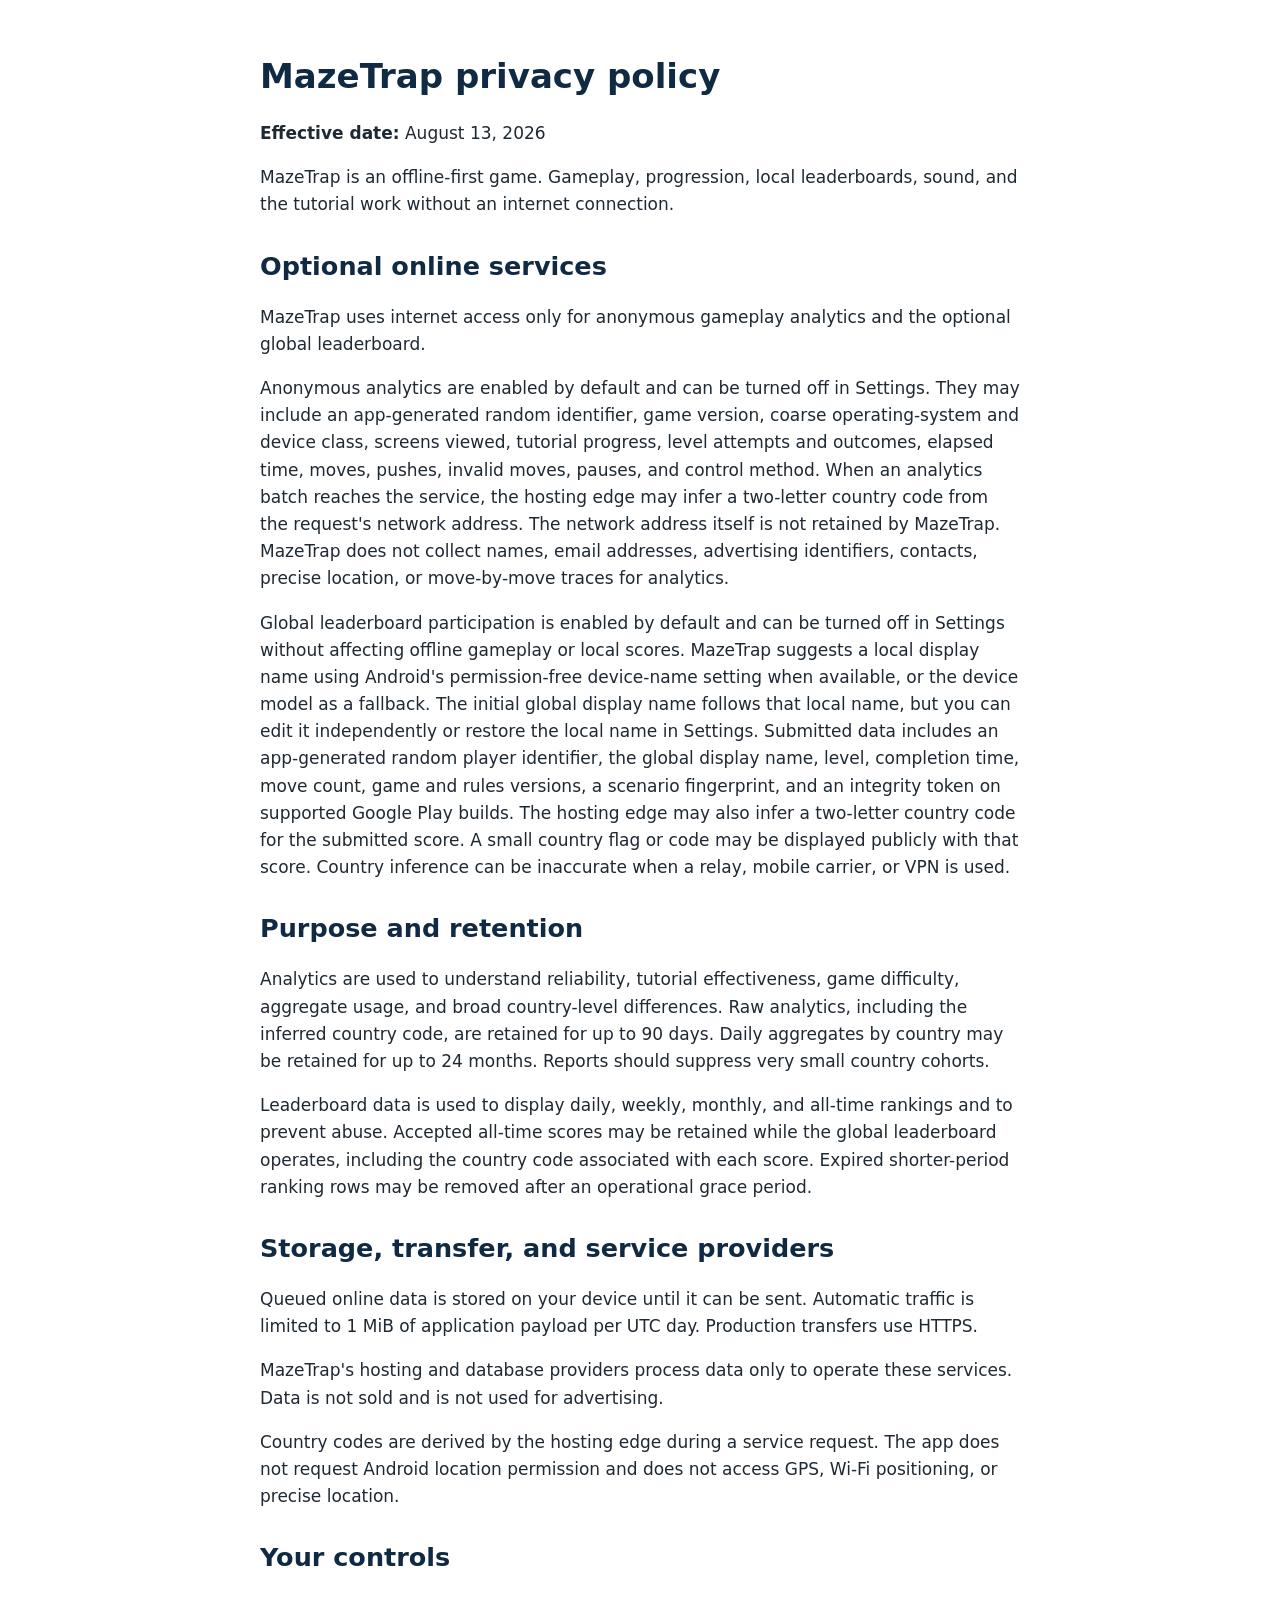
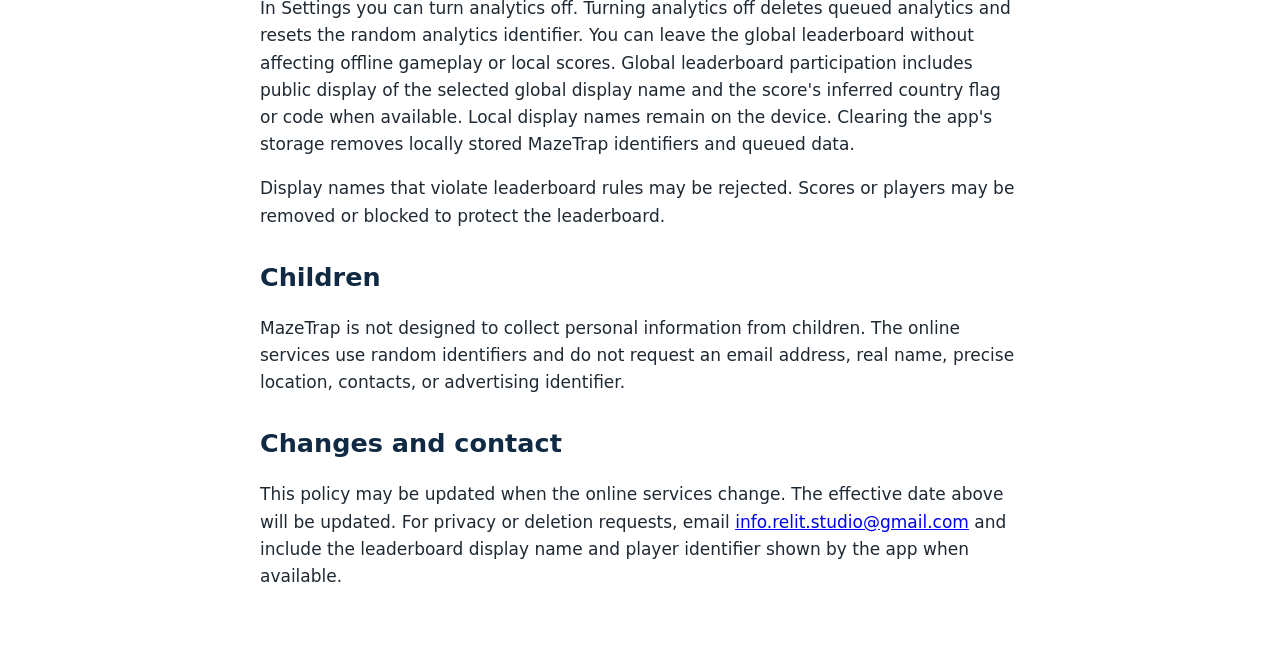
==== index.html @ 9186fcad "Publish MazeTrap privacy policy Co-authored-by: Copilot <223556219+Copilot@users.noreply.github.com>" ====
<!doctype html>
<html lang="en">
<head>
  <meta charset="utf-8">
  <meta name="viewport" content="width=device-width, initial-scale=1">
  <title>MazeTrap Privacy Policy</title>
  <style>
    body { color: #1f2933; font: 17px/1.6 system-ui, sans-serif; margin: 0; }
    main { margin: 0 auto; max-width: 760px; padding: 32px 20px 64px; }
    h1, h2 { color: #102a43; line-height: 1.25; }
    h2 { margin-top: 2rem; }
  </style>
</head>
<body>
<main>
  <h1>MazeTrap privacy policy</h1>
  <p><strong>Effective date:</strong> August 13, 2026</p>
  <p>MazeTrap is an offline-first game. Gameplay, progression, local
  leaderboards, sound, and the tutorial work without an internet connection.</p>

  <h2>Optional online services</h2>
  <p>MazeTrap uses internet access only for anonymous gameplay analytics and
  the optional global leaderboard.</p>
  <p>Anonymous analytics are enabled by default and can be turned off in
  Settings. They may include an app-generated random identifier, game version,
  coarse operating-system and device class, screens viewed, tutorial progress,
  level attempts and outcomes, elapsed time, moves, pushes, invalid moves,
  pauses, and control method. When an analytics batch reaches the service, the
  hosting edge may infer a two-letter country code from the request's network
  address. The network address itself is not retained by MazeTrap. MazeTrap
  does not collect names, email addresses, advertising identifiers, contacts,
  precise location, or move-by-move traces for analytics.</p>
  <p>Global leaderboard participation is enabled by default and can be turned
  off in Settings without affecting offline gameplay or local scores. MazeTrap
  suggests a local display name using Android's permission-free device-name
  setting when available, or the device model as a fallback. The initial global
  display name follows that local name, but you can edit it independently or
  restore the local name in Settings. Submitted data includes an app-generated
  random player identifier, the global display name, level, completion time,
  move count, game and rules versions, a scenario fingerprint, and an integrity
  token on supported Google Play builds. The hosting edge may also infer a
  two-letter country code for the submitted score. A small country flag or code
  may be displayed publicly with that score. Country inference can be
  inaccurate when a relay, mobile carrier, or VPN is used.</p>

  <h2>Purpose and retention</h2>
  <p>Analytics are used to understand reliability, tutorial effectiveness,
  game difficulty, aggregate usage, and broad country-level differences. Raw
  analytics, including the inferred country code, are retained for up to 90
  days. Daily aggregates by country may be retained for up to 24 months.
  Reports should suppress very small country cohorts.</p>
  <p>Leaderboard data is used to display daily, weekly, monthly, and all-time
  rankings and to prevent abuse. Accepted all-time scores may be retained while
  the global leaderboard operates, including the country code associated with
  each score. Expired shorter-period ranking rows may be removed after an
  operational grace period.</p>

  <h2>Storage, transfer, and service providers</h2>
  <p>Queued online data is stored on your device until it can be sent.
  Automatic traffic is limited to 1 MiB of application payload per UTC day.
  Production transfers use HTTPS.</p>
  <p>MazeTrap's hosting and database providers process data only to operate
  these services. Data is not sold and is not used for advertising.</p>
  <p>Country codes are derived by the hosting edge during a service request.
  The app does not request Android location permission and does not access GPS,
  Wi-Fi positioning, or precise location.</p>

  <h2>Your controls</h2>
  <p>In Settings you can turn analytics off. Turning analytics off deletes
  queued analytics and resets the random analytics identifier. You can leave
  the global leaderboard without affecting offline gameplay or local scores.
  Global leaderboard participation includes public display of the selected
  global display name and the score's inferred country flag or code when
  available. Local display names remain on the device. Clearing the app's
  storage removes locally stored MazeTrap identifiers and queued data.</p>
  <p>Display names that violate leaderboard rules may be rejected. Scores or
  players may be removed or blocked to protect the leaderboard.</p>

  <h2>Children</h2>
  <p>MazeTrap is not designed to collect personal information from children.
  The online services use random identifiers and do not request an email
  address, real name, precise location, contacts, or advertising identifier.</p>

  <h2>Changes and contact</h2>
  <p>This policy may be updated when the online services change. The effective
  date above will be updated. For privacy or deletion requests, email
  <a href="mailto:info.relit.studio@gmail.com">info.relit.studio@gmail.com</a>
  and include the leaderboard display name and player identifier shown by the
  app when available.</p>
</main>
</body>
</html>
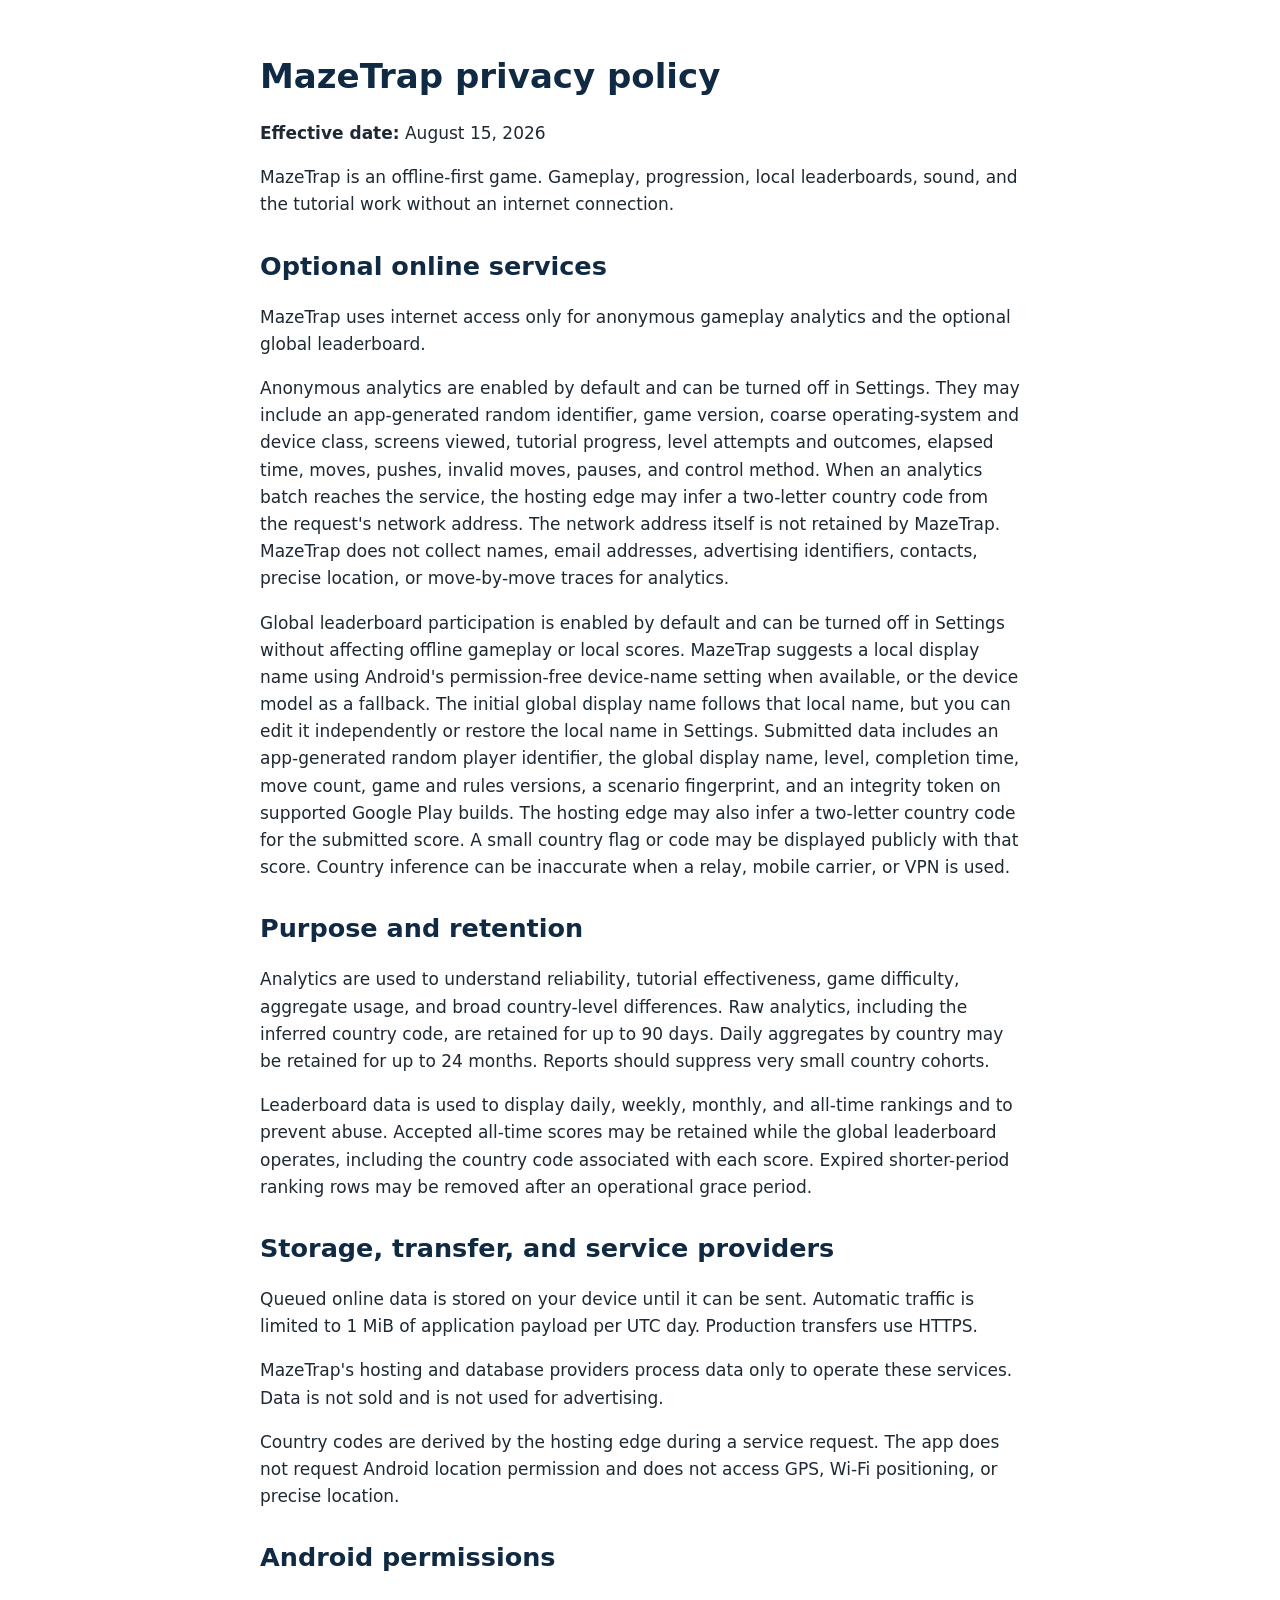
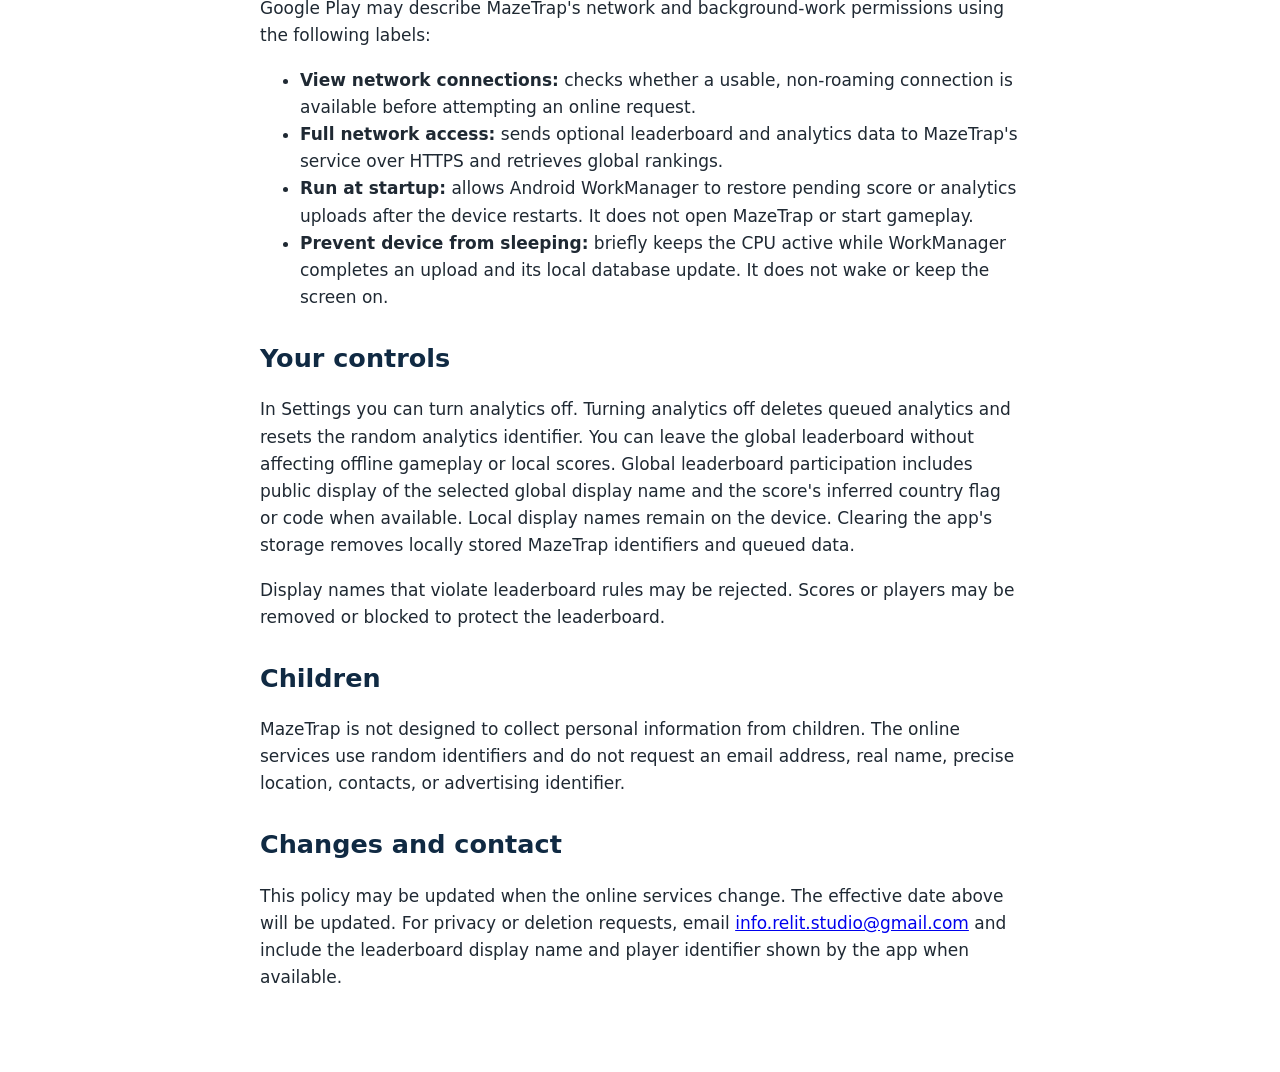
==== commit 8214fe57: "Explain Android permissions Co-authored-by: Copilot <223556219+Copilot@users.noreply.github.com>  Co" ====
--- a/index.html
+++ b/index.html
@@ -14,7 +14,7 @@
 <body>
 <main>
   <h1>MazeTrap privacy policy</h1>
-  <p><strong>Effective date:</strong> August 13, 2026</p>
+  <p><strong>Effective date:</strong> August 15, 2026</p>
   <p>MazeTrap is an offline-first game. Gameplay, progression, local
   leaderboards, sound, and the tutorial work without an internet connection.</p>
 
@@ -65,6 +65,23 @@
   The app does not request Android location permission and does not access GPS,
   Wi-Fi positioning, or precise location.</p>
 
+  <h2>Android permissions</h2>
+  <p>Google Play may describe MazeTrap's network and background-work
+  permissions using the following labels:</p>
+  <ul>
+    <li><strong>View network connections:</strong> checks whether a usable,
+    non-roaming connection is available before attempting an online request.</li>
+    <li><strong>Full network access:</strong> sends optional leaderboard and
+    analytics data to MazeTrap's service over HTTPS and retrieves global
+    rankings.</li>
+    <li><strong>Run at startup:</strong> allows Android WorkManager to restore
+    pending score or analytics uploads after the device restarts. It does not
+    open MazeTrap or start gameplay.</li>
+    <li><strong>Prevent device from sleeping:</strong> briefly keeps the CPU
+    active while WorkManager completes an upload and its local database update.
+    It does not wake or keep the screen on.</li>
+  </ul>
+
   <h2>Your controls</h2>
   <p>In Settings you can turn analytics off. Turning analytics off deletes
   queued analytics and resets the random analytics identifier. You can leave
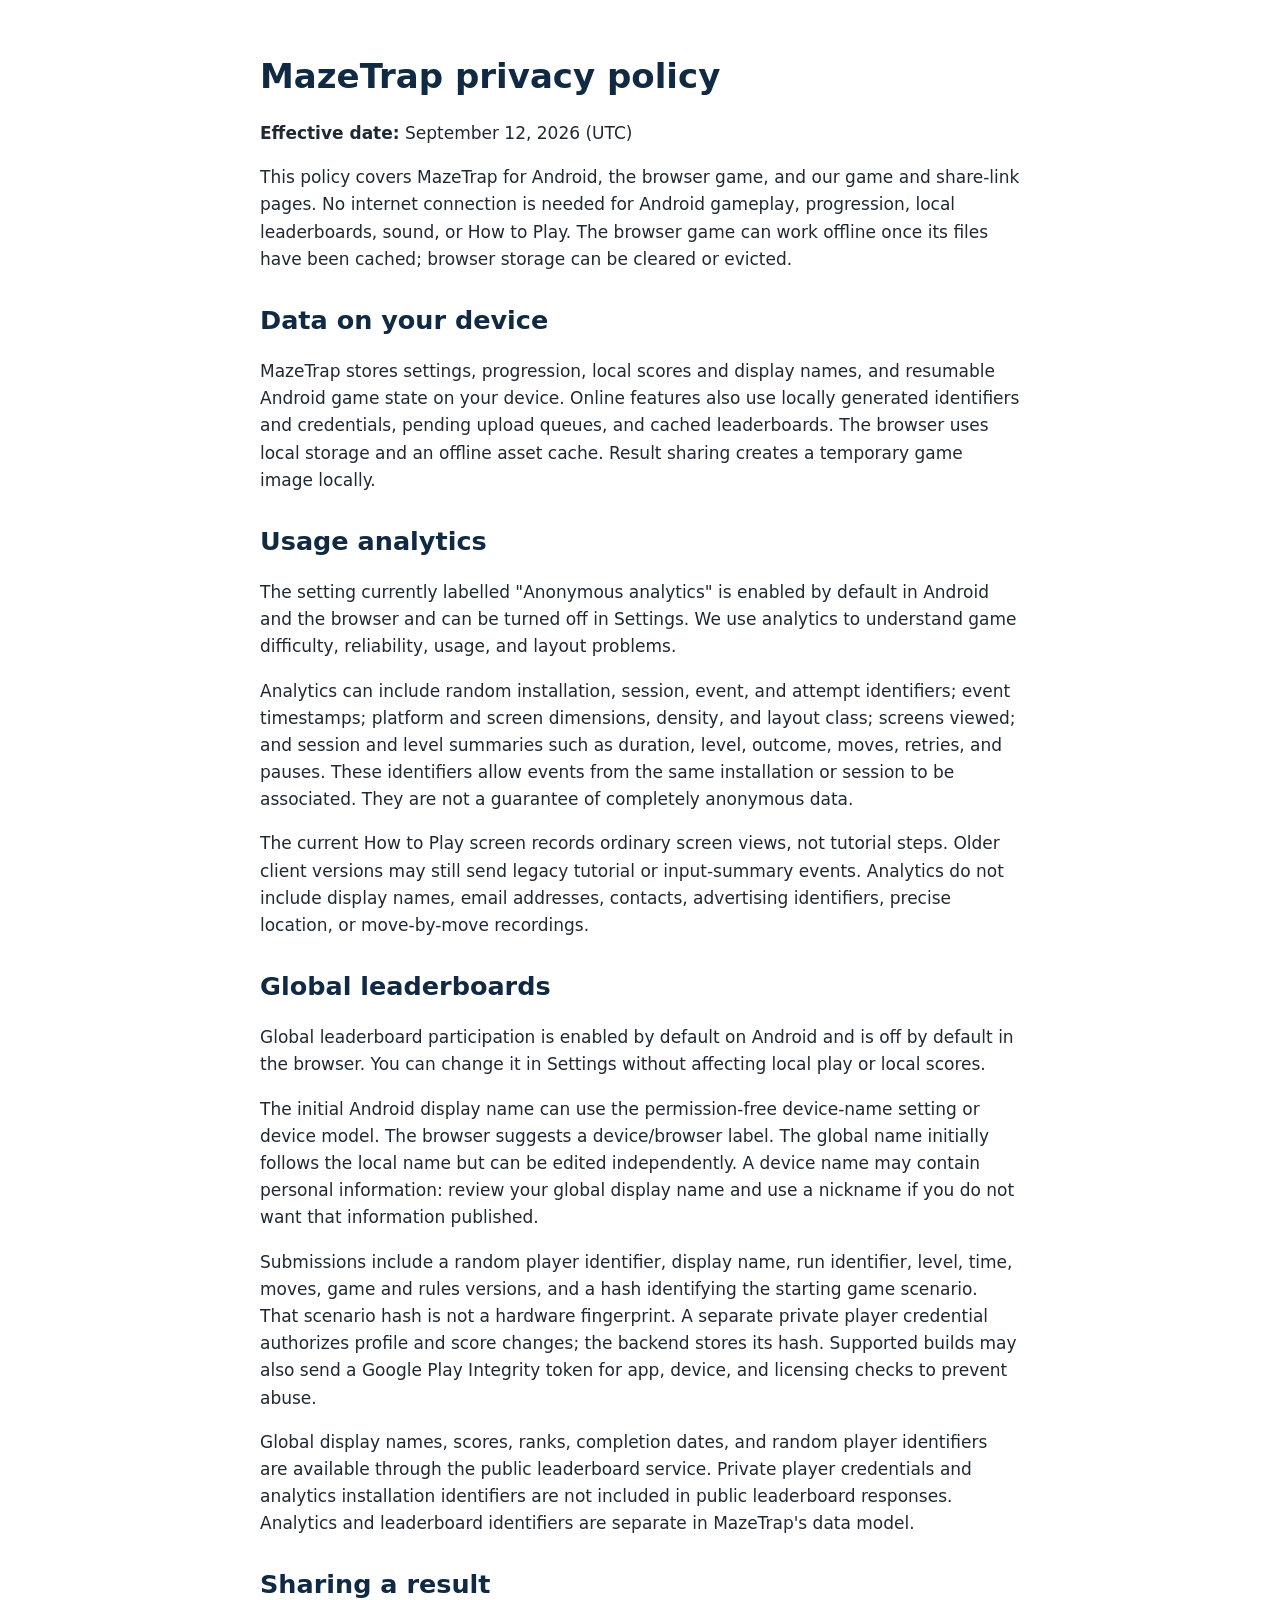
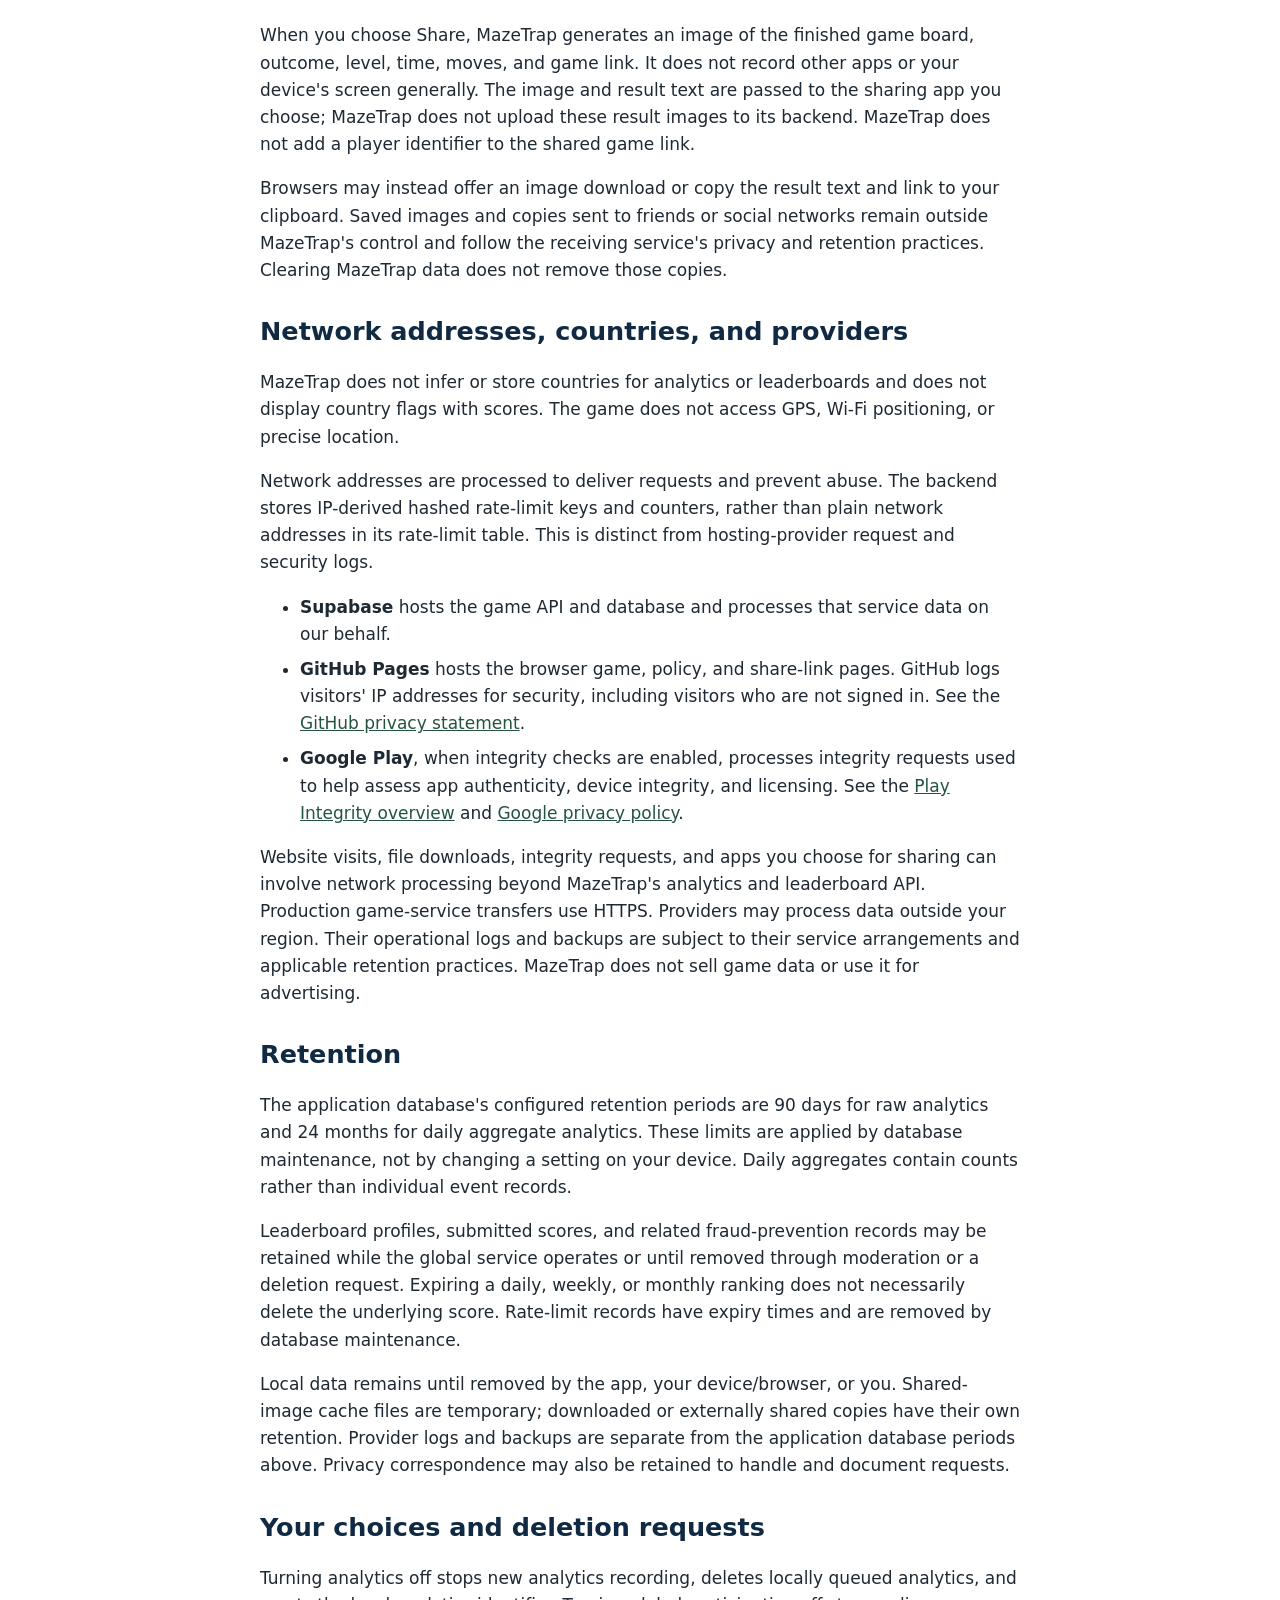
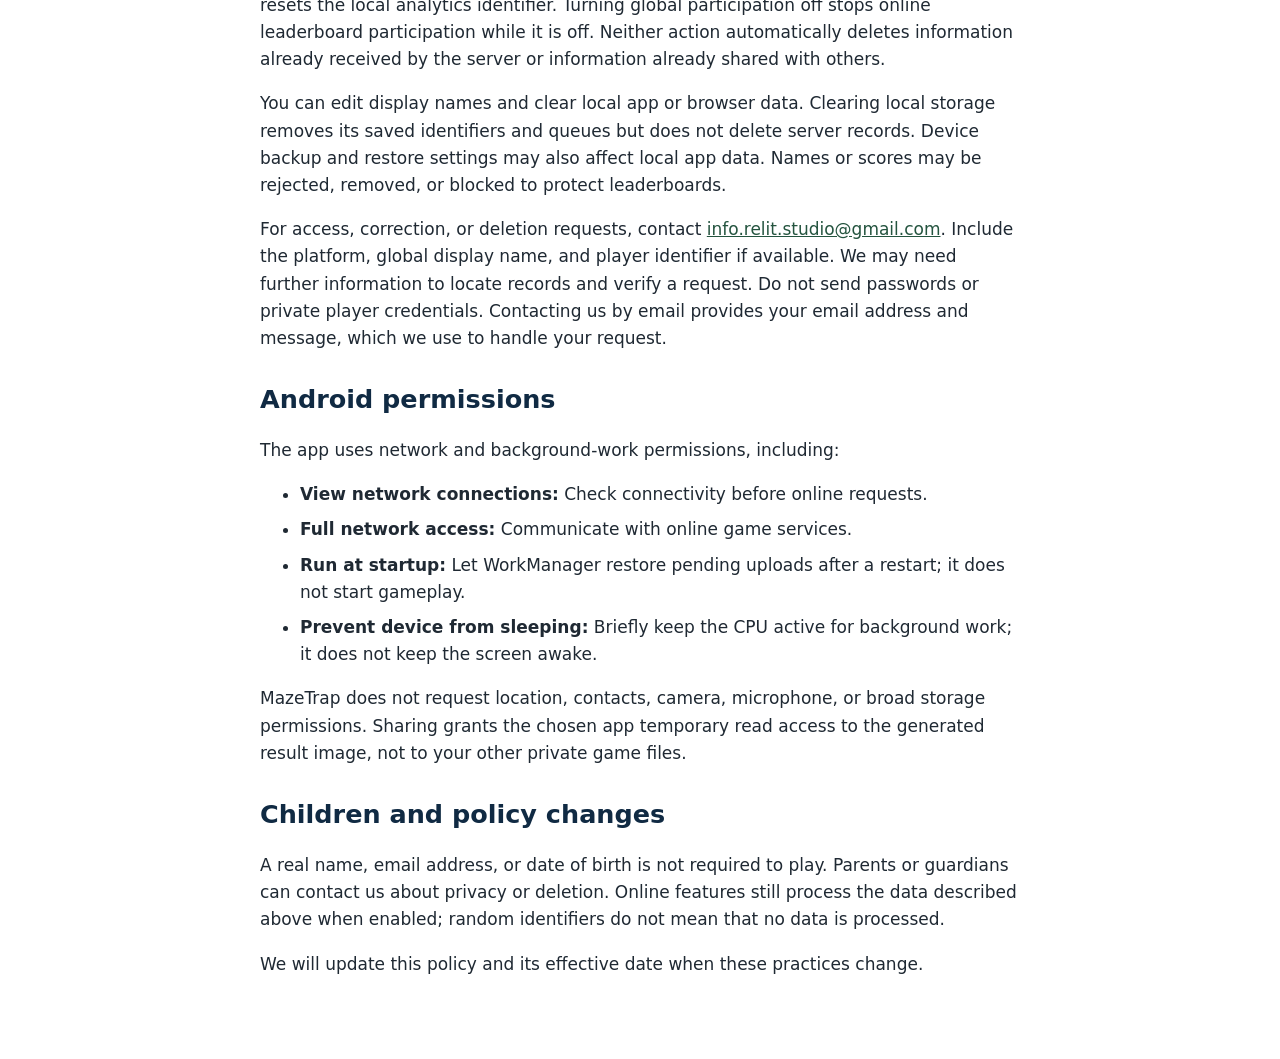
==== commit 973d7a22: "Update privacy policy and data-handling disclosures Co-authored-by: Copilot <223556219+Copilot@users" ====
--- a/index.html
+++ b/index.html
@@ -1,109 +1,153 @@
 <!doctype html>
+<!-- Generated from the canonical privacy policy; edit docs/privacy-policy.md. -->
 <html lang="en">
 <head>
   <meta charset="utf-8">
   <meta name="viewport" content="width=device-width, initial-scale=1">
-  <title>MazeTrap Privacy Policy</title>
+  <title>MazeTrap privacy policy</title>
   <style>
     body { color: #1f2933; font: 17px/1.6 system-ui, sans-serif; margin: 0; }
     main { margin: 0 auto; max-width: 760px; padding: 32px 20px 64px; }
     h1, h2 { color: #102a43; line-height: 1.25; }
     h2 { margin-top: 2rem; }
+    a { color: #24543f; overflow-wrap: anywhere; }
+    li { margin-bottom: .5rem; }
   </style>
 </head>
 <body>
 <main>
-  <h1>MazeTrap privacy policy</h1>
-  <p><strong>Effective date:</strong> August 15, 2026</p>
-  <p>MazeTrap is an offline-first game. Gameplay, progression, local
-  leaderboards, sound, and the tutorial work without an internet connection.</p>
-
-  <h2>Optional online services</h2>
-  <p>MazeTrap uses internet access only for anonymous gameplay analytics and
-  the optional global leaderboard.</p>
-  <p>Anonymous analytics are enabled by default and can be turned off in
-  Settings. They may include an app-generated random identifier, game version,
-  coarse operating-system and device class, screens viewed, tutorial progress,
-  level attempts and outcomes, elapsed time, moves, pushes, invalid moves,
-  pauses, and control method. When an analytics batch reaches the service, the
-  hosting edge may infer a two-letter country code from the request's network
-  address. The network address itself is not retained by MazeTrap. MazeTrap
-  does not collect names, email addresses, advertising identifiers, contacts,
-  precise location, or move-by-move traces for analytics.</p>
-  <p>Global leaderboard participation is enabled by default and can be turned
-  off in Settings without affecting offline gameplay or local scores. MazeTrap
-  suggests a local display name using Android's permission-free device-name
-  setting when available, or the device model as a fallback. The initial global
-  display name follows that local name, but you can edit it independently or
-  restore the local name in Settings. Submitted data includes an app-generated
-  random player identifier, the global display name, level, completion time,
-  move count, game and rules versions, a scenario fingerprint, and an integrity
-  token on supported Google Play builds. The hosting edge may also infer a
-  two-letter country code for the submitted score. A small country flag or code
-  may be displayed publicly with that score. Country inference can be
-  inaccurate when a relay, mobile carrier, or VPN is used.</p>
-
-  <h2>Purpose and retention</h2>
-  <p>Analytics are used to understand reliability, tutorial effectiveness,
-  game difficulty, aggregate usage, and broad country-level differences. Raw
-  analytics, including the inferred country code, are retained for up to 90
-  days. Daily aggregates by country may be retained for up to 24 months.
-  Reports should suppress very small country cohorts.</p>
-  <p>Leaderboard data is used to display daily, weekly, monthly, and all-time
-  rankings and to prevent abuse. Accepted all-time scores may be retained while
-  the global leaderboard operates, including the country code associated with
-  each score. Expired shorter-period ranking rows may be removed after an
-  operational grace period.</p>
-
-  <h2>Storage, transfer, and service providers</h2>
-  <p>Queued online data is stored on your device until it can be sent.
-  Automatic traffic is limited to 1 MiB of application payload per UTC day.
-  Production transfers use HTTPS.</p>
-  <p>MazeTrap's hosting and database providers process data only to operate
-  these services. Data is not sold and is not used for advertising.</p>
-  <p>Country codes are derived by the hosting edge during a service request.
-  The app does not request Android location permission and does not access GPS,
-  Wi-Fi positioning, or precise location.</p>
-
-  <h2>Android permissions</h2>
-  <p>Google Play may describe MazeTrap's network and background-work
-  permissions using the following labels:</p>
-  <ul>
-    <li><strong>View network connections:</strong> checks whether a usable,
-    non-roaming connection is available before attempting an online request.</li>
-    <li><strong>Full network access:</strong> sends optional leaderboard and
-    analytics data to MazeTrap's service over HTTPS and retrieves global
-    rankings.</li>
-    <li><strong>Run at startup:</strong> allows Android WorkManager to restore
-    pending score or analytics uploads after the device restarts. It does not
-    open MazeTrap or start gameplay.</li>
-    <li><strong>Prevent device from sleeping:</strong> briefly keeps the CPU
-    active while WorkManager completes an upload and its local database update.
-    It does not wake or keep the screen on.</li>
-  </ul>
-
-  <h2>Your controls</h2>
-  <p>In Settings you can turn analytics off. Turning analytics off deletes
-  queued analytics and resets the random analytics identifier. You can leave
-  the global leaderboard without affecting offline gameplay or local scores.
-  Global leaderboard participation includes public display of the selected
-  global display name and the score's inferred country flag or code when
-  available. Local display names remain on the device. Clearing the app's
-  storage removes locally stored MazeTrap identifiers and queued data.</p>
-  <p>Display names that violate leaderboard rules may be rejected. Scores or
-  players may be removed or blocked to protect the leaderboard.</p>
-
-  <h2>Children</h2>
-  <p>MazeTrap is not designed to collect personal information from children.
-  The online services use random identifiers and do not request an email
-  address, real name, precise location, contacts, or advertising identifier.</p>
-
-  <h2>Changes and contact</h2>
-  <p>This policy may be updated when the online services change. The effective
-  date above will be updated. For privacy or deletion requests, email
-  <a href="mailto:info.relit.studio@gmail.com">info.relit.studio@gmail.com</a>
-  and include the leaderboard display name and player identifier shown by the
-  app when available.</p>
+<h1 id="mazetrap-privacy-policy">MazeTrap privacy policy</h1>
+<p><strong>Effective date:</strong> September 12, 2026 (UTC)</p>
+<p>This policy covers MazeTrap for Android, the browser game, and our game and
+share-link pages. No internet connection is needed for Android gameplay,
+progression, local leaderboards, sound, or How to Play. The browser game can
+work offline once its files have been cached; browser storage can be cleared
+or evicted.</p>
+<h2 id="data-on-your-device">Data on your device</h2>
+<p>MazeTrap stores settings, progression, local scores and display names, and
+resumable Android game state on your device. Online features also use locally
+generated identifiers and credentials, pending upload queues, and cached
+leaderboards. The browser uses local storage and an offline asset cache.
+Result sharing creates a temporary game image locally.</p>
+<h2 id="usage-analytics">Usage analytics</h2>
+<p>The setting currently labelled &quot;Anonymous analytics&quot; is enabled by default
+in Android and the browser and can be turned off in Settings. We use analytics
+to understand game difficulty, reliability, usage, and layout problems.</p>
+<p>Analytics can include random installation, session, event, and attempt
+identifiers; event timestamps; platform and screen dimensions, density, and
+layout class; screens viewed; and session and level summaries such as duration,
+level, outcome, moves, retries, and pauses. These identifiers allow events from
+the same installation or session to be associated. They are not a guarantee
+of completely anonymous data.</p>
+<p>The current How to Play screen records ordinary screen views, not tutorial
+steps. Older client versions may still send legacy tutorial or input-summary
+events. Analytics do not include display names, email addresses, contacts,
+advertising identifiers, precise location, or move-by-move recordings.</p>
+<h2 id="global-leaderboards">Global leaderboards</h2>
+<p>Global leaderboard participation is enabled by default on Android and is
+off by default in the browser. You can change it in Settings without affecting
+local play or local scores.</p>
+<p>The initial Android display name can use the permission-free device-name
+setting or device model. The browser suggests a device/browser label. The
+global name initially follows the local name but can be edited independently.
+A device name may contain personal information: review your global display
+name and use a nickname if you do not want that information published.</p>
+<p>Submissions include a random player identifier, display name, run identifier,
+level, time, moves, game and rules versions, and a hash identifying the
+starting game scenario. That scenario hash is not a hardware fingerprint.
+A separate private player credential authorizes profile and score changes;
+the backend stores its hash. Supported builds may also send a Google Play
+Integrity token for app, device, and licensing checks to prevent abuse.</p>
+<p>Global display names, scores, ranks, completion dates, and random player
+identifiers are available through the public leaderboard service. Private
+player credentials and analytics installation identifiers are not included
+in public leaderboard responses. Analytics and leaderboard identifiers are
+separate in MazeTrap's data model.</p>
+<h2 id="sharing-a-result">Sharing a result</h2>
+<p>When you choose Share, MazeTrap generates an image of the finished game board,
+outcome, level, time, moves, and game link. It does not record other apps or
+your device's screen generally. The image and result text are passed to the
+sharing app you choose; MazeTrap does not upload these result images to its
+backend. MazeTrap does not add a player identifier to the shared game link.</p>
+<p>Browsers may instead offer an image download or copy the result text and link
+to your clipboard. Saved images and copies sent to friends or social networks
+remain outside MazeTrap's control and follow the receiving service's privacy
+and retention practices. Clearing MazeTrap data does not remove those copies.</p>
+<h2 id="network-addresses-countries-and-providers">Network addresses, countries, and providers</h2>
+<p>MazeTrap does not infer or store countries for analytics or leaderboards and
+does not display country flags with scores. The game does not access GPS,
+Wi-Fi positioning, or precise location.</p>
+<p>Network addresses are processed to deliver requests and prevent abuse. The
+backend stores IP-derived hashed rate-limit keys and counters, rather than
+plain network addresses in its rate-limit table. This is distinct from
+hosting-provider request and security logs.</p>
+<ul>
+<li><strong>Supabase</strong> hosts the game API and database and processes that service data
+on our behalf.</li>
+<li><strong>GitHub Pages</strong> hosts the browser game, policy, and share-link pages.
+GitHub logs visitors' IP addresses for security, including visitors who are
+not signed in. See the <a href="https://docs.github.com/en/site-policy/privacy-policies/github-general-privacy-statement">GitHub privacy statement</a>.</li>
+<li><strong>Google Play</strong>, when integrity checks are enabled, processes integrity
+requests used to help assess app authenticity, device integrity, and
+licensing. See the <a href="https://developer.android.com/google/play/integrity/overview">Play Integrity overview</a>
+and <a href="https://policies.google.com/privacy">Google privacy policy</a>.</li>
+</ul>
+<p>Website visits, file downloads, integrity requests, and apps you choose for
+sharing can involve network processing beyond MazeTrap's analytics and
+leaderboard API. Production game-service transfers use HTTPS. Providers may
+process data outside your region. Their operational logs and backups are
+subject to their service arrangements and applicable retention practices.
+MazeTrap does not sell game data or use it for advertising.</p>
+<h2 id="retention">Retention</h2>
+<p>The application database's configured retention periods are 90 days for raw
+analytics and 24 months for daily aggregate analytics. These limits are
+applied by database maintenance, not by changing a setting on your device.
+Daily aggregates contain counts rather than individual event records.</p>
+<p>Leaderboard profiles, submitted scores, and related fraud-prevention records
+may be retained while the global service operates or until removed through
+moderation or a deletion request. Expiring a daily, weekly, or monthly ranking
+does not necessarily delete the underlying score. Rate-limit records have
+expiry times and are removed by database maintenance.</p>
+<p>Local data remains until removed by the app, your device/browser, or you.
+Shared-image cache files are temporary; downloaded or externally shared
+copies have their own retention. Provider logs and backups are separate from
+the application database periods above.
+Privacy correspondence may also be retained to handle and document requests.</p>
+<h2 id="your-choices-and-deletion-requests">Your choices and deletion requests</h2>
+<p>Turning analytics off stops new analytics recording, deletes locally queued
+analytics, and resets the local analytics identifier. Turning global
+participation off stops online leaderboard participation while it is off.
+Neither action automatically deletes information already received by the
+server or information already shared with others.</p>
+<p>You can edit display names and clear local app or browser data. Clearing local
+storage removes its saved identifiers and queues but does not delete server
+records. Device backup and restore settings may also affect local app data.
+Names or scores may be rejected, removed, or blocked to protect leaderboards.</p>
+<p>For access, correction, or deletion requests, contact
+<a href="mailto:info.relit.studio@gmail.com">info.relit.studio@gmail.com</a>.
+Include the platform, global display name, and player identifier if available.
+We may need further information to locate records and verify a request.
+Do not send passwords or private player credentials. Contacting us by email
+provides your email address and message, which we use to handle your request.</p>
+<h2 id="android-permissions">Android permissions</h2>
+<p>The app uses network and background-work permissions, including:</p>
+<ul>
+<li><strong>View network connections:</strong> Check connectivity before online requests.</li>
+<li><strong>Full network access:</strong> Communicate with online game services.</li>
+<li><strong>Run at startup:</strong> Let WorkManager restore pending uploads after a restart;
+it does not start gameplay.</li>
+<li><strong>Prevent device from sleeping:</strong> Briefly keep the CPU active for background
+work; it does not keep the screen awake.</li>
+</ul>
+<p>MazeTrap does not request location, contacts, camera, microphone, or broad
+storage permissions. Sharing grants the chosen app temporary read access to
+the generated result image, not to your other private game files.</p>
+<h2 id="children-and-policy-changes">Children and policy changes</h2>
+<p>A real name, email address, or date of birth is not required to play. Parents
+or guardians can contact us about privacy or deletion. Online features still
+process the data described above when enabled; random identifiers do not mean
+that no data is processed.</p>
+<p>We will update this policy and its effective date when these practices change.</p>
 </main>
 </body>
 </html>
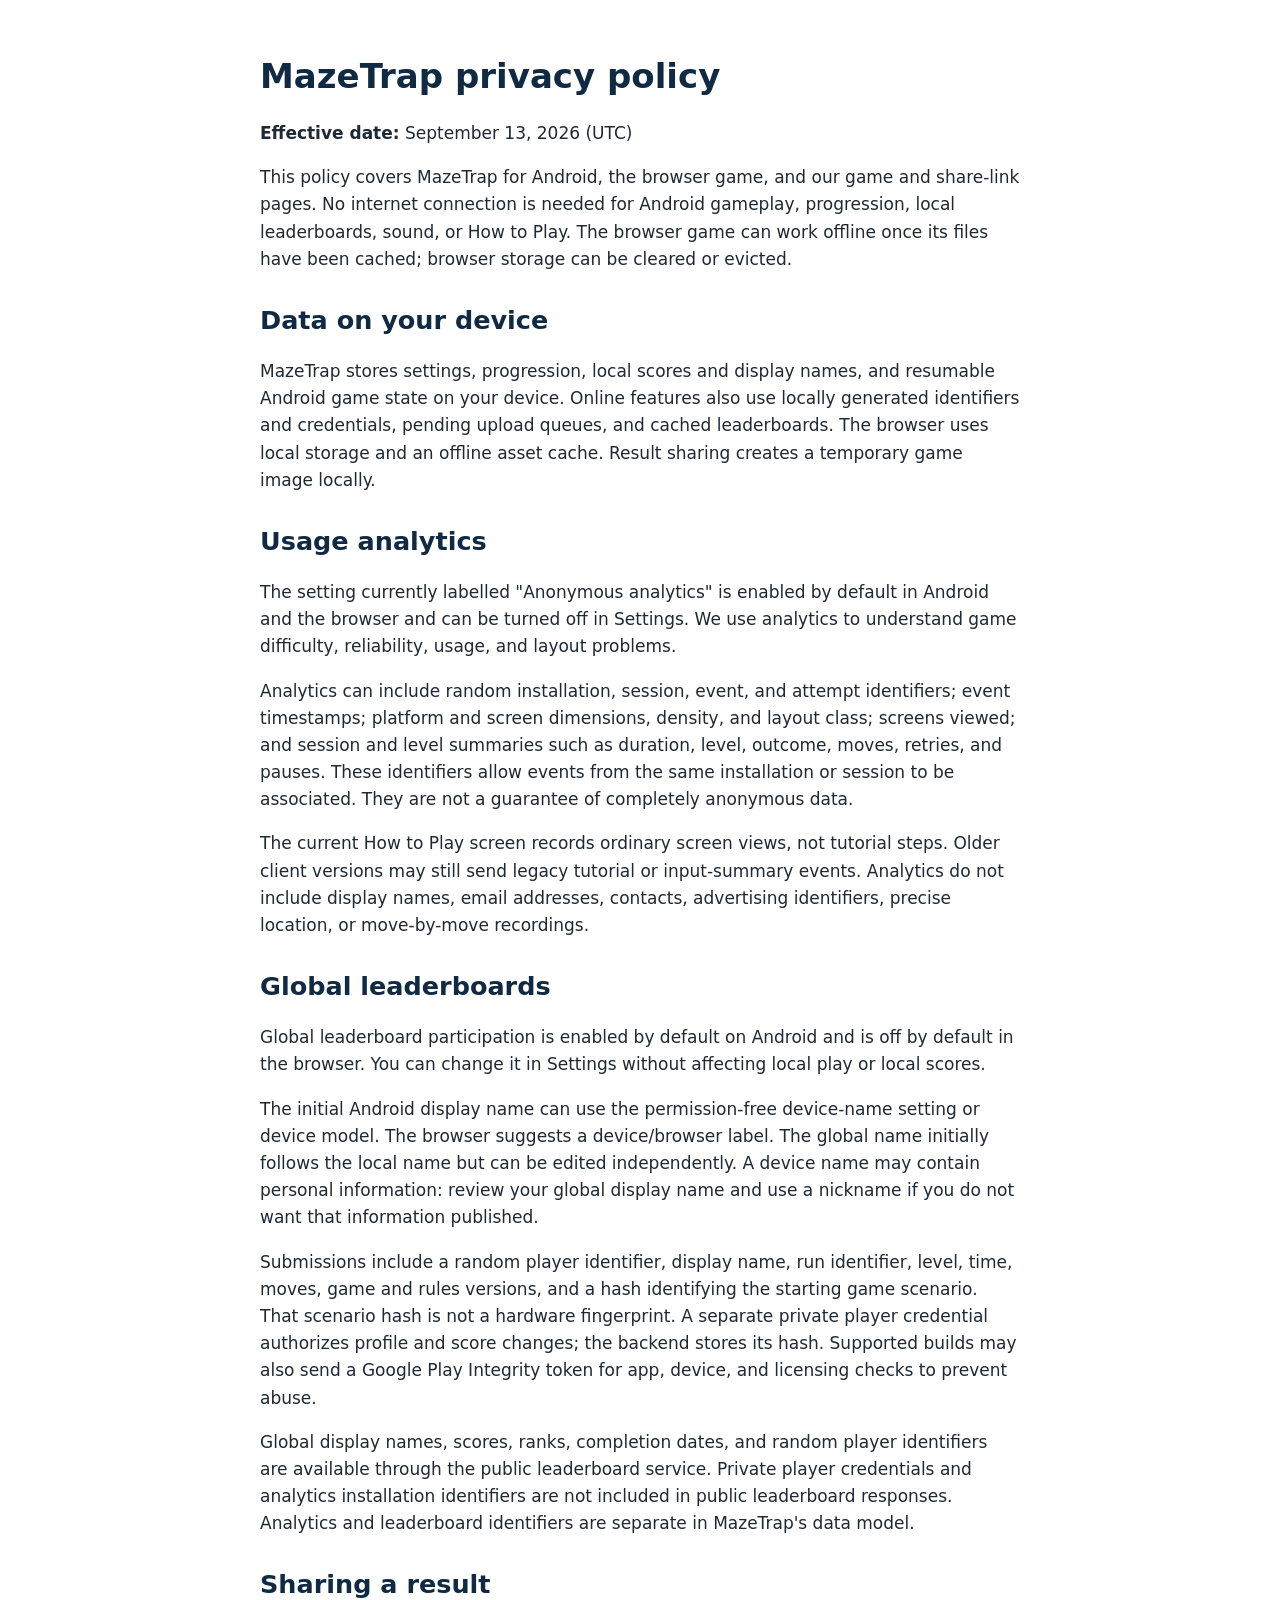
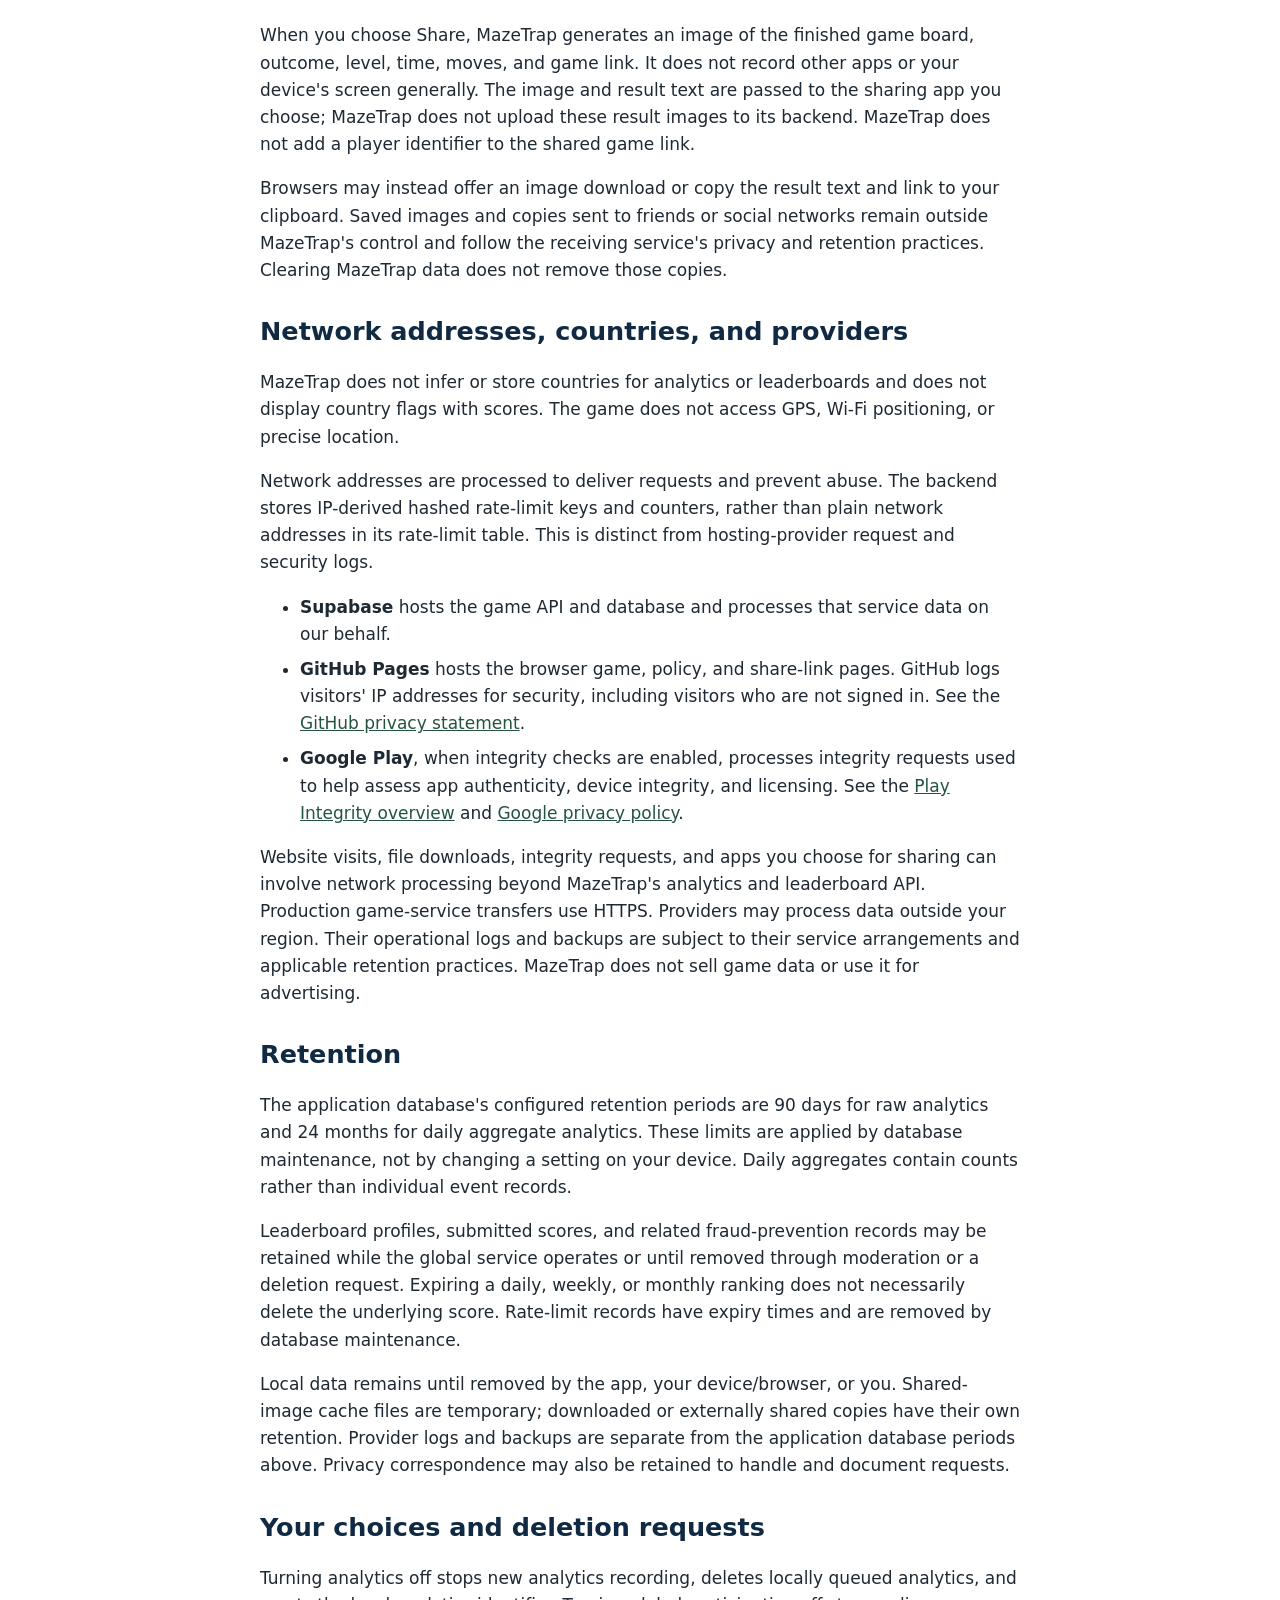
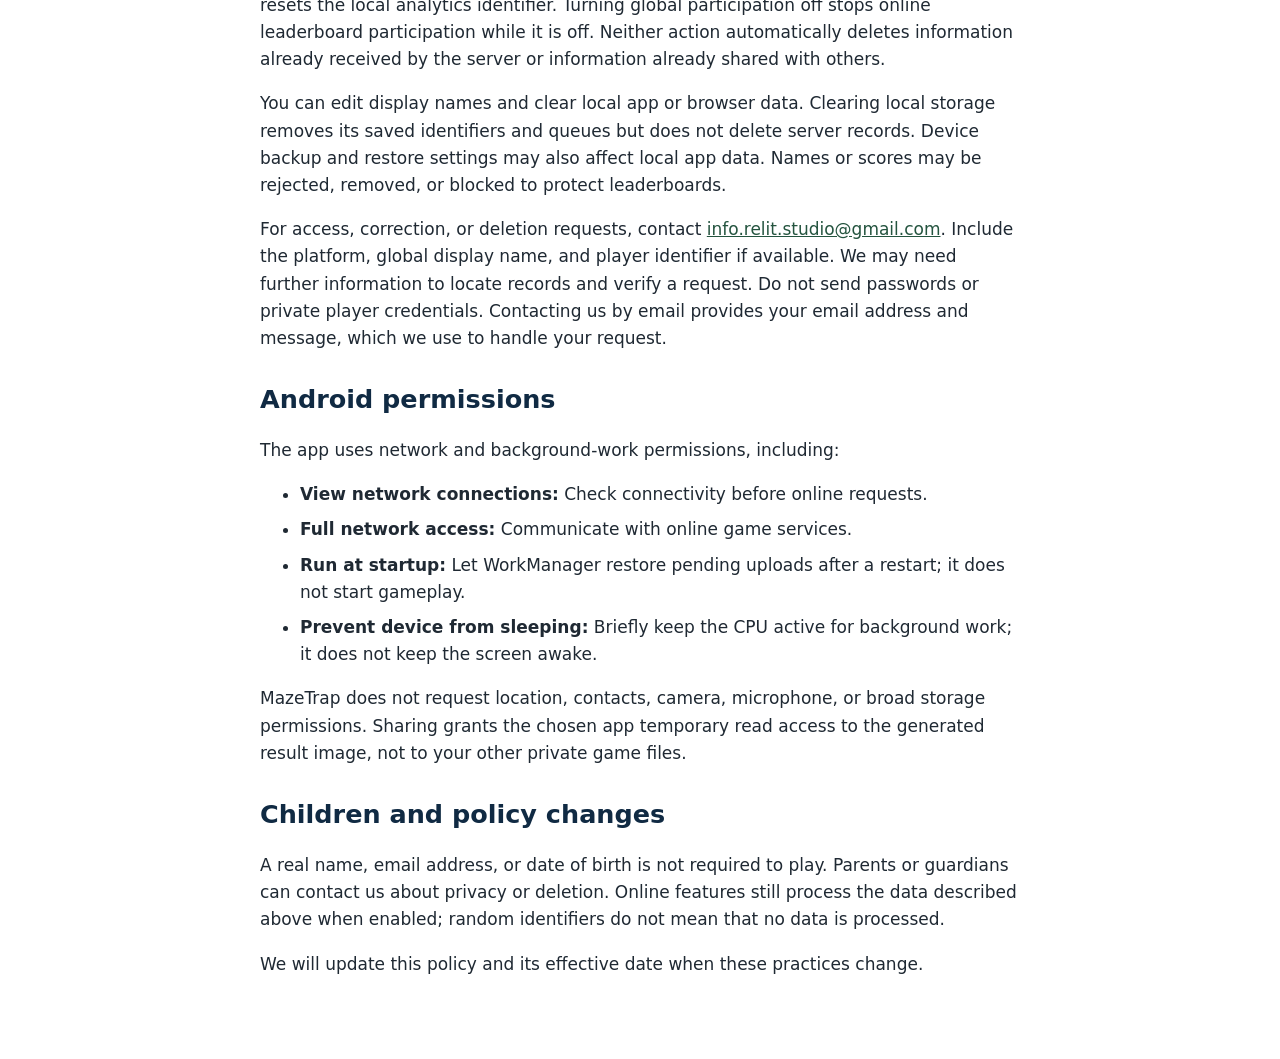
==== commit b923571c: "Update privacy policy and data-handling disclosures Co-authored-by: Copilot <223556219+Copilot@users" ====
--- a/index.html
+++ b/index.html
@@ -17,7 +17,7 @@
 <body>
 <main>
 <h1 id="mazetrap-privacy-policy">MazeTrap privacy policy</h1>
-<p><strong>Effective date:</strong> September 12, 2026 (UTC)</p>
+<p><strong>Effective date:</strong> September 13, 2026 (UTC)</p>
 <p>This policy covers MazeTrap for Android, the browser game, and our game and
 share-link pages. No internet connection is needed for Android gameplay,
 progression, local leaderboards, sound, or How to Play. The browser game can
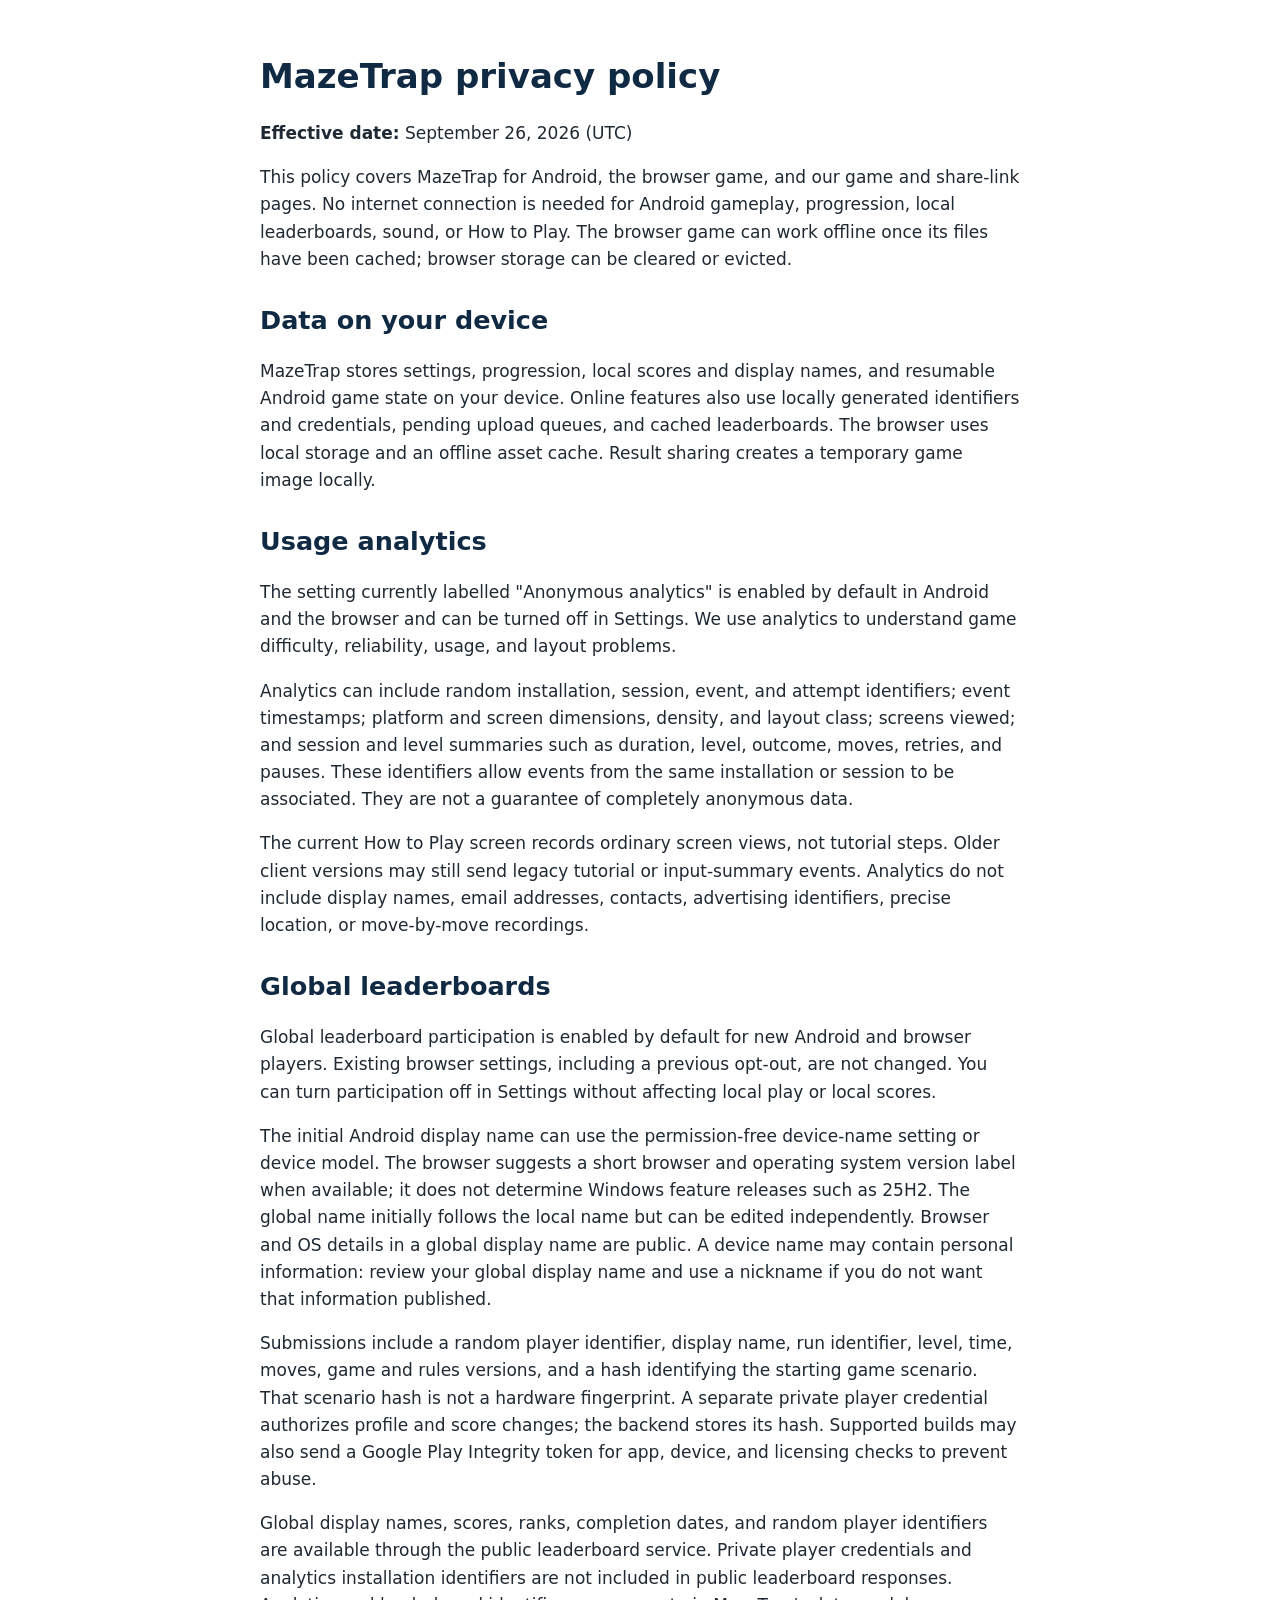
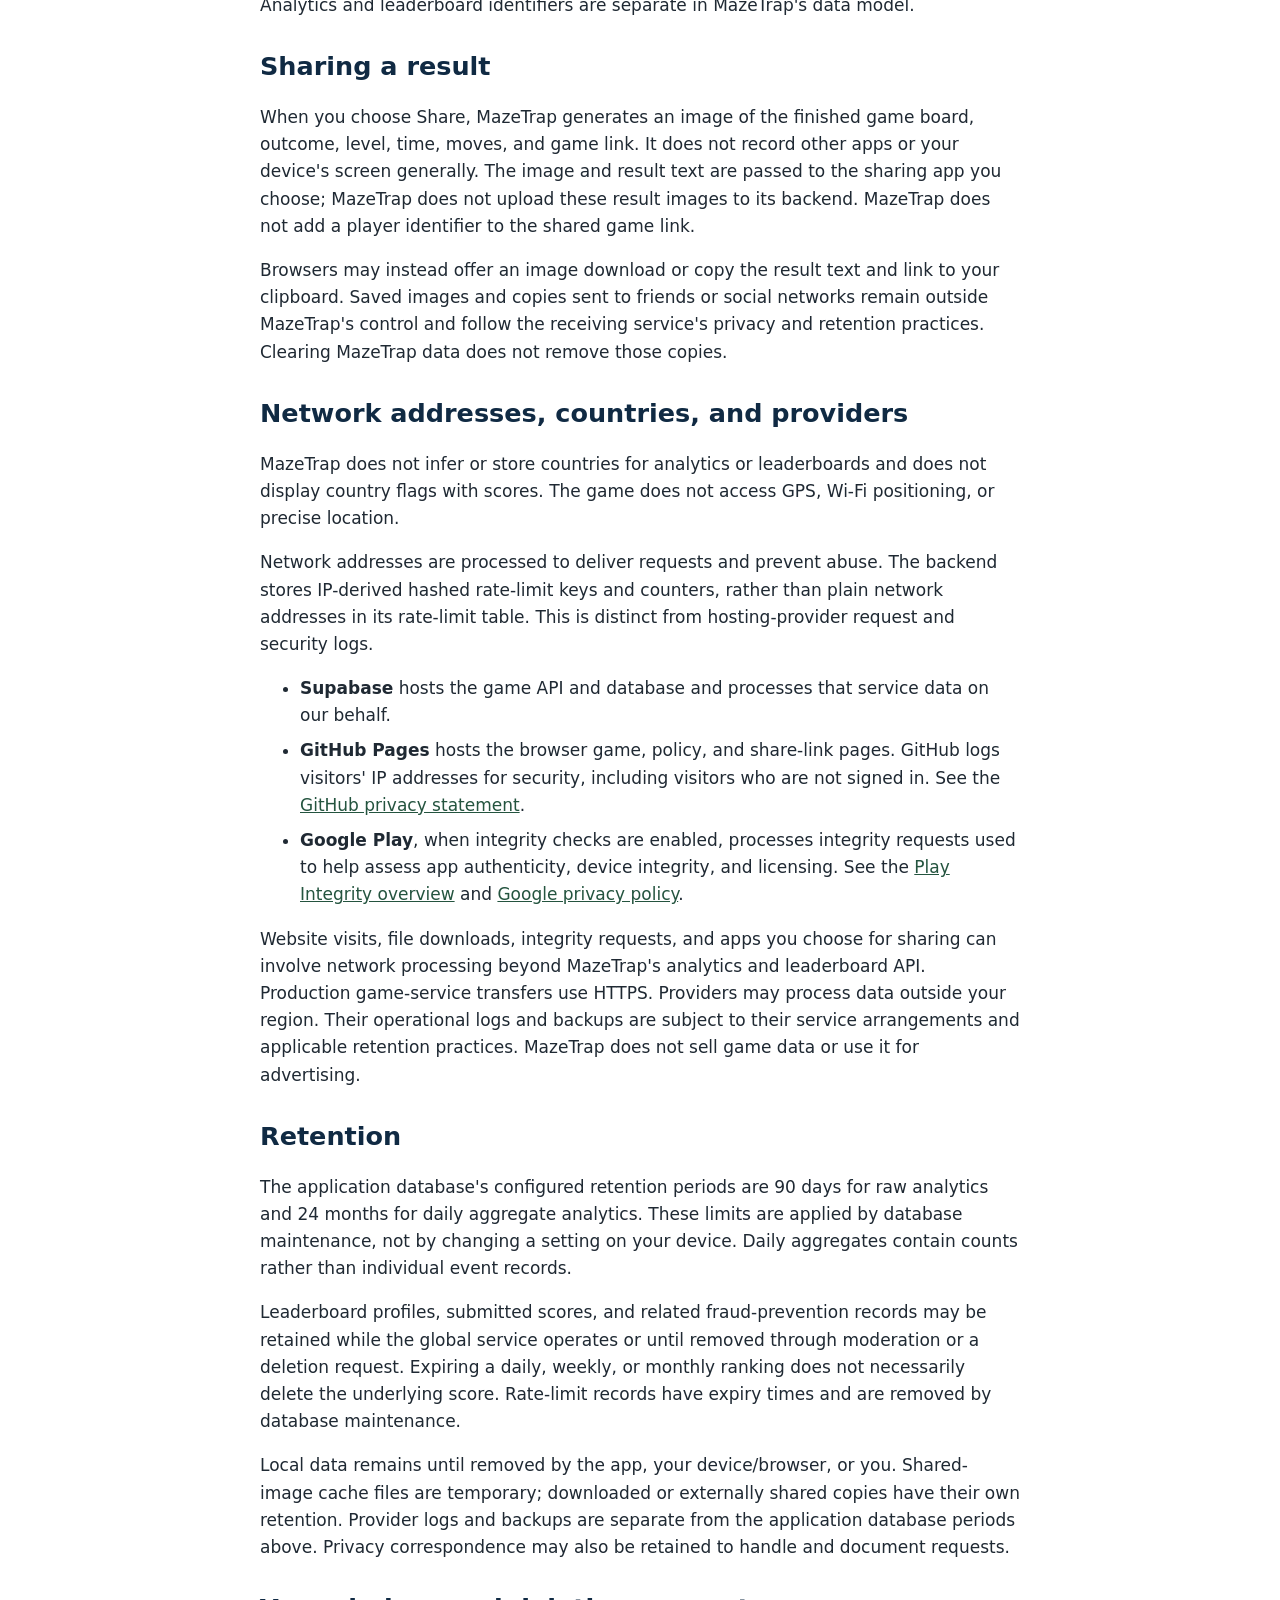
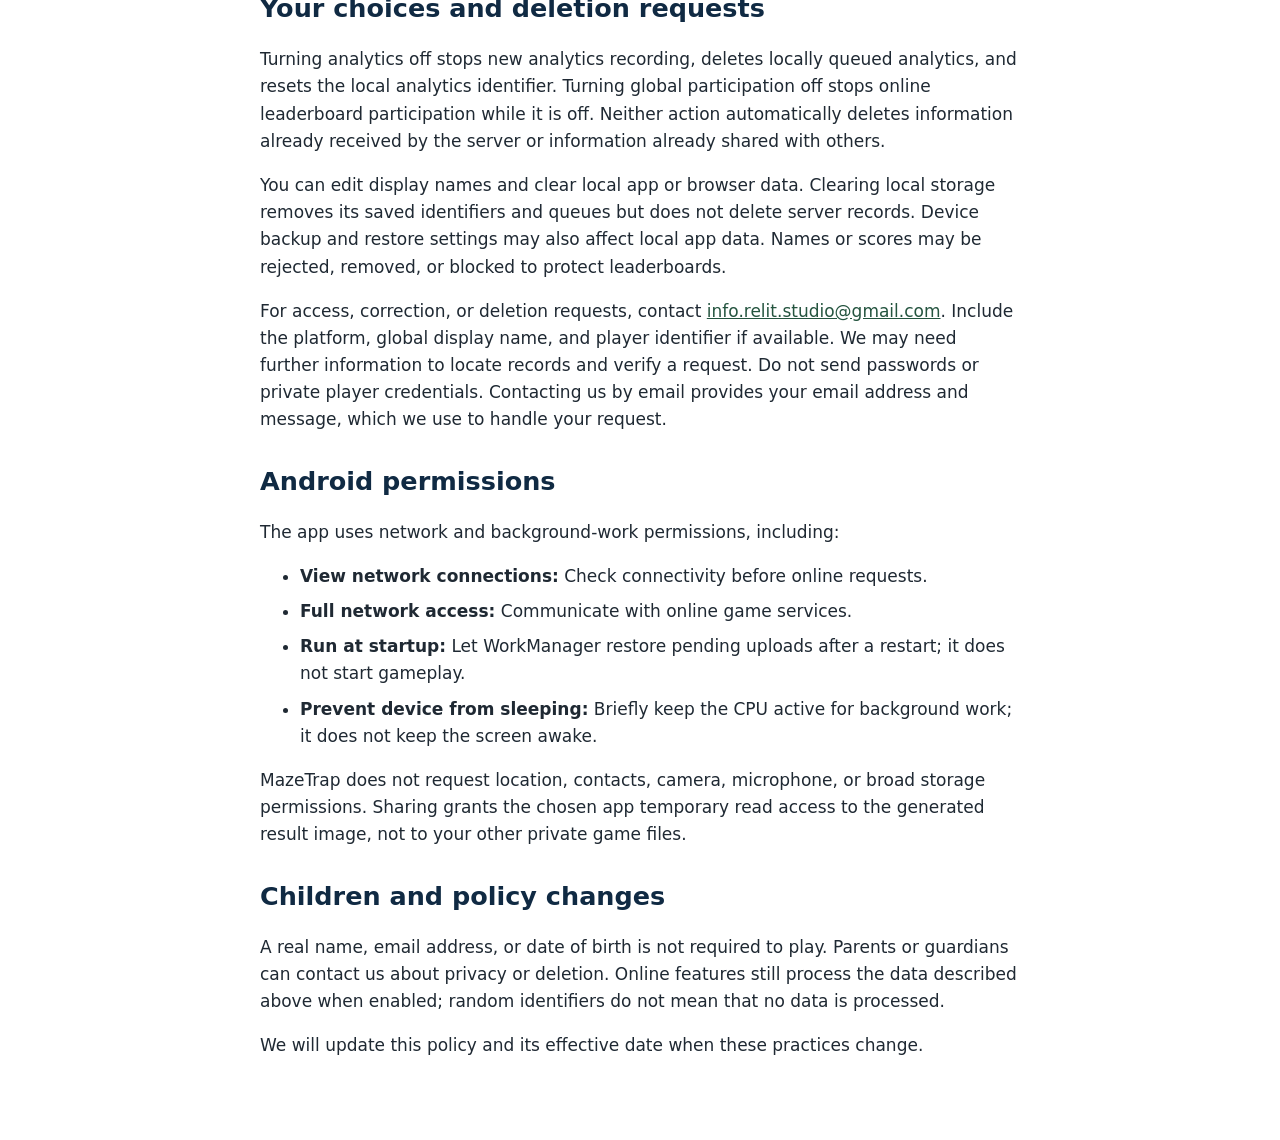
==== commit 883c39ba: "Deploy MazeTrap web from aab8d15ec18199d5f061760f775e9ea7aaccbaed" ====
--- a/index.html
+++ b/index.html
@@ -17,7 +17,7 @@
 <body>
 <main>
 <h1 id="mazetrap-privacy-policy">MazeTrap privacy policy</h1>
-<p><strong>Effective date:</strong> September 13, 2026 (UTC)</p>
+<p><strong>Effective date:</strong> September 26, 2026 (UTC)</p>
 <p>This policy covers MazeTrap for Android, the browser game, and our game and
 share-link pages. No internet connection is needed for Android gameplay,
 progression, local leaderboards, sound, or How to Play. The browser game can
@@ -44,14 +44,17 @@
 events. Analytics do not include display names, email addresses, contacts,
 advertising identifiers, precise location, or move-by-move recordings.</p>
 <h2 id="global-leaderboards">Global leaderboards</h2>
-<p>Global leaderboard participation is enabled by default on Android and is
-off by default in the browser. You can change it in Settings without affecting
+<p>Global leaderboard participation is enabled by default for new Android and
+browser players. Existing browser settings, including a previous opt-out,
+are not changed. You can turn participation off in Settings without affecting
 local play or local scores.</p>
 <p>The initial Android display name can use the permission-free device-name
-setting or device model. The browser suggests a device/browser label. The
-global name initially follows the local name but can be edited independently.
-A device name may contain personal information: review your global display
-name and use a nickname if you do not want that information published.</p>
+setting or device model. The browser suggests a short browser and operating
+system version label when available; it does not determine Windows feature
+releases such as 25H2. The global name initially follows the local name but
+can be edited independently. Browser and OS details in a global display name
+are public. A device name may contain personal information: review your global
+display name and use a nickname if you do not want that information published.</p>
 <p>Submissions include a random player identifier, display name, run identifier,
 level, time, moves, game and rules versions, and a hash identifying the
 starting game scenario. That scenario hash is not a hardware fingerprint.
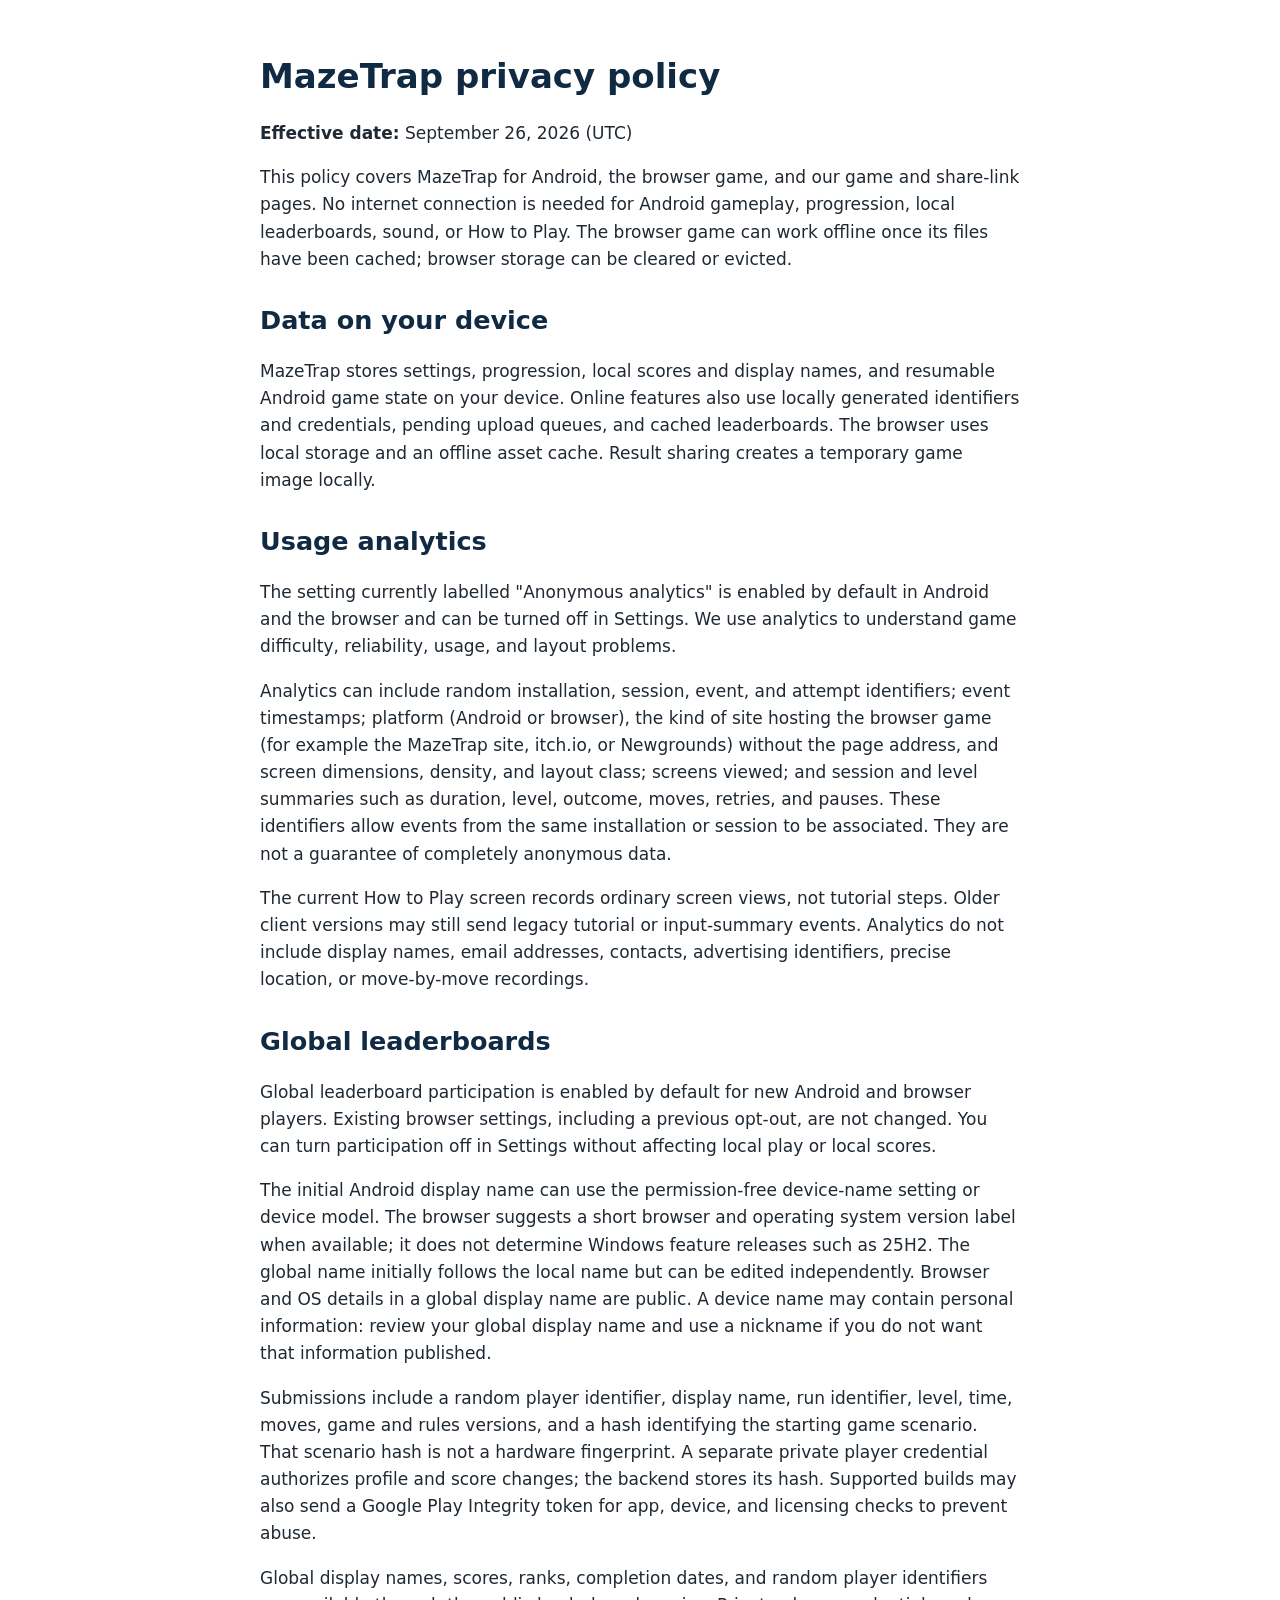
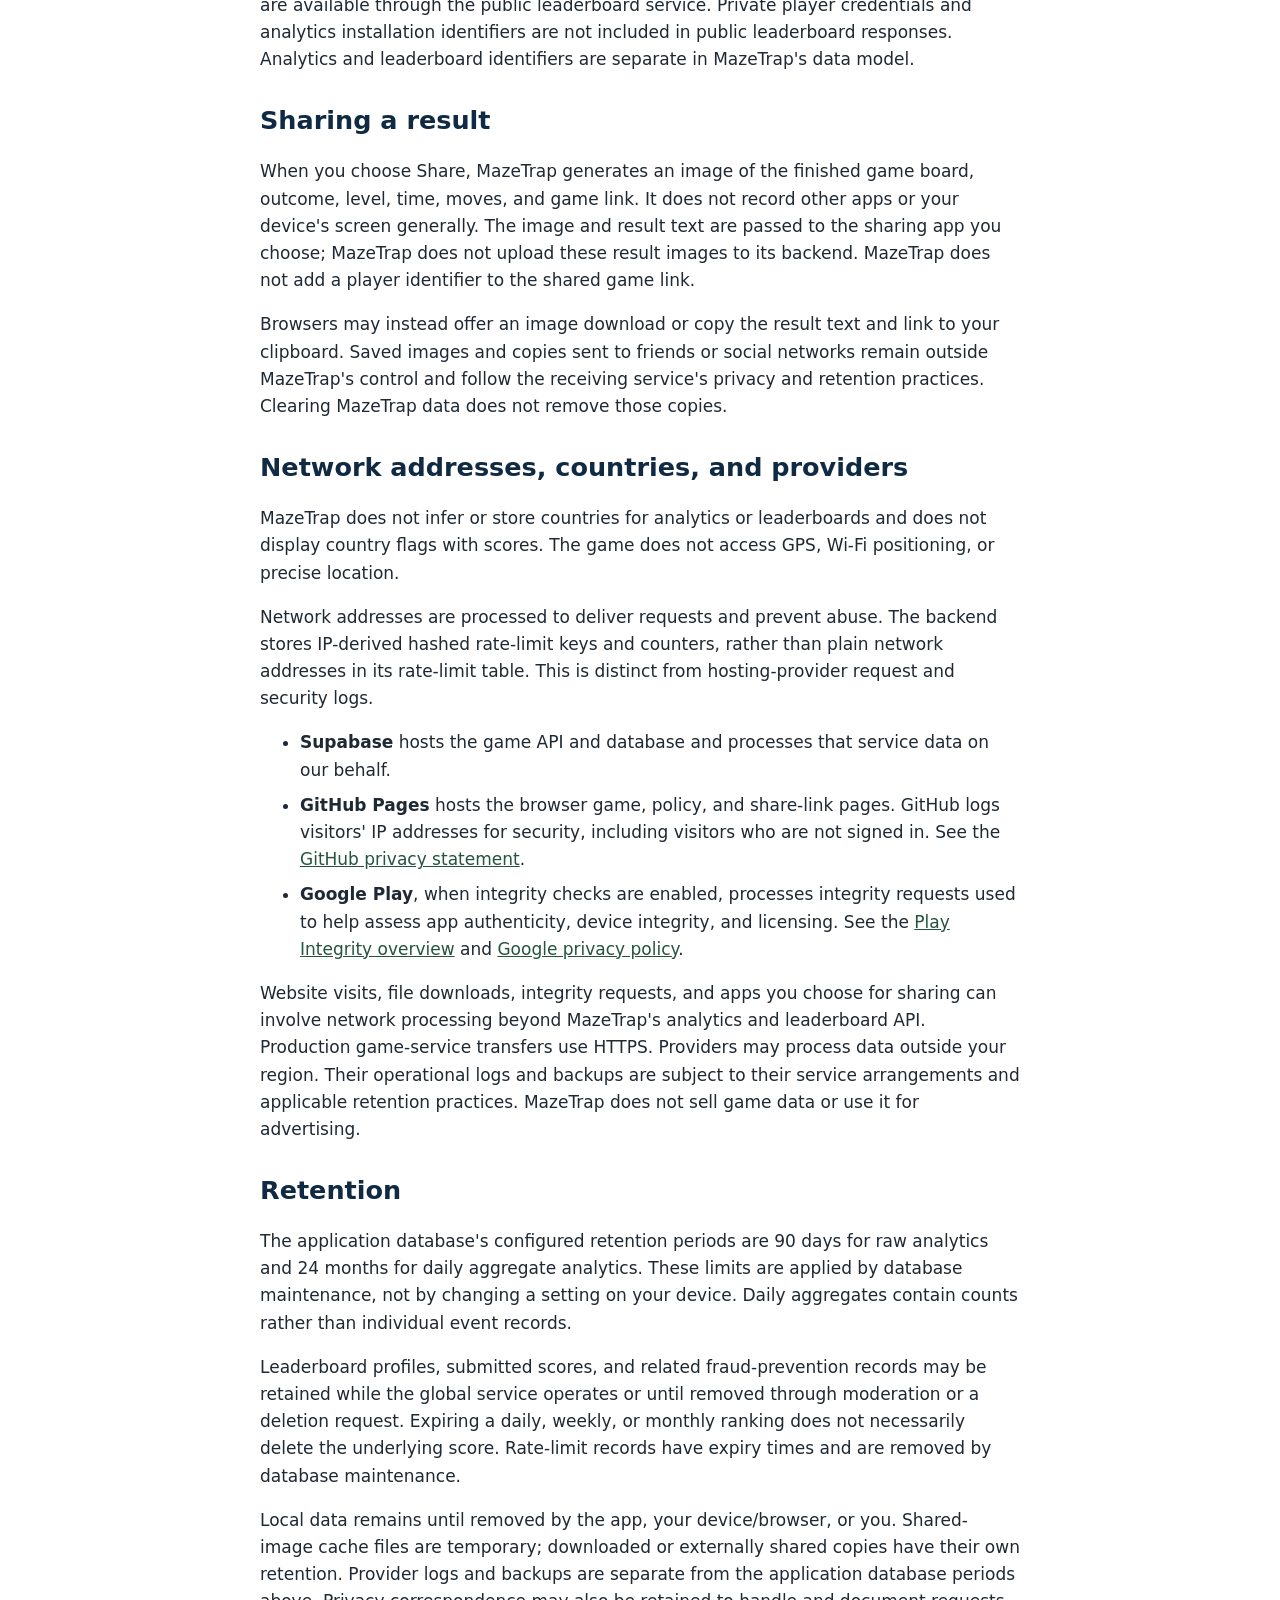
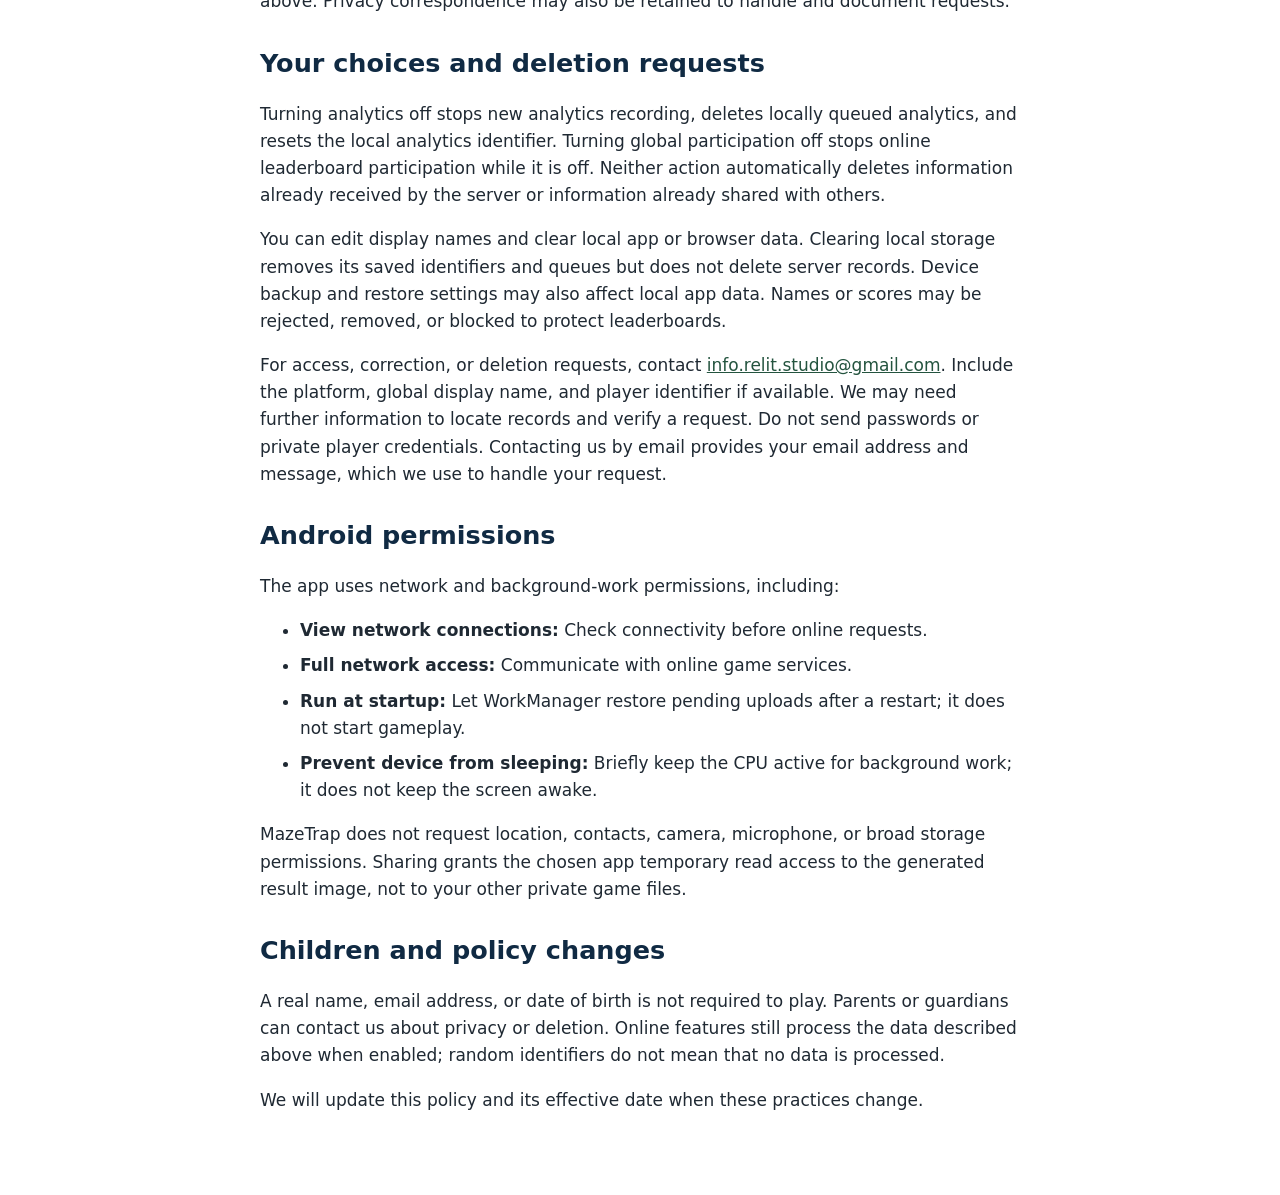
==== commit 2daa9aaa: "Deploy MazeTrap web from b2a4e808e2e051f86cc9feb181f13b844713fb30" ====
--- a/index.html
+++ b/index.html
@@ -34,7 +34,9 @@
 in Android and the browser and can be turned off in Settings. We use analytics
 to understand game difficulty, reliability, usage, and layout problems.</p>
 <p>Analytics can include random installation, session, event, and attempt
-identifiers; event timestamps; platform and screen dimensions, density, and
+identifiers; event timestamps; platform (Android or browser), the kind of site
+hosting the browser game (for example the MazeTrap site, itch.io, or
+Newgrounds) without the page address, and screen dimensions, density, and
 layout class; screens viewed; and session and level summaries such as duration,
 level, outcome, moves, retries, and pauses. These identifiers allow events from
 the same installation or session to be associated. They are not a guarantee
